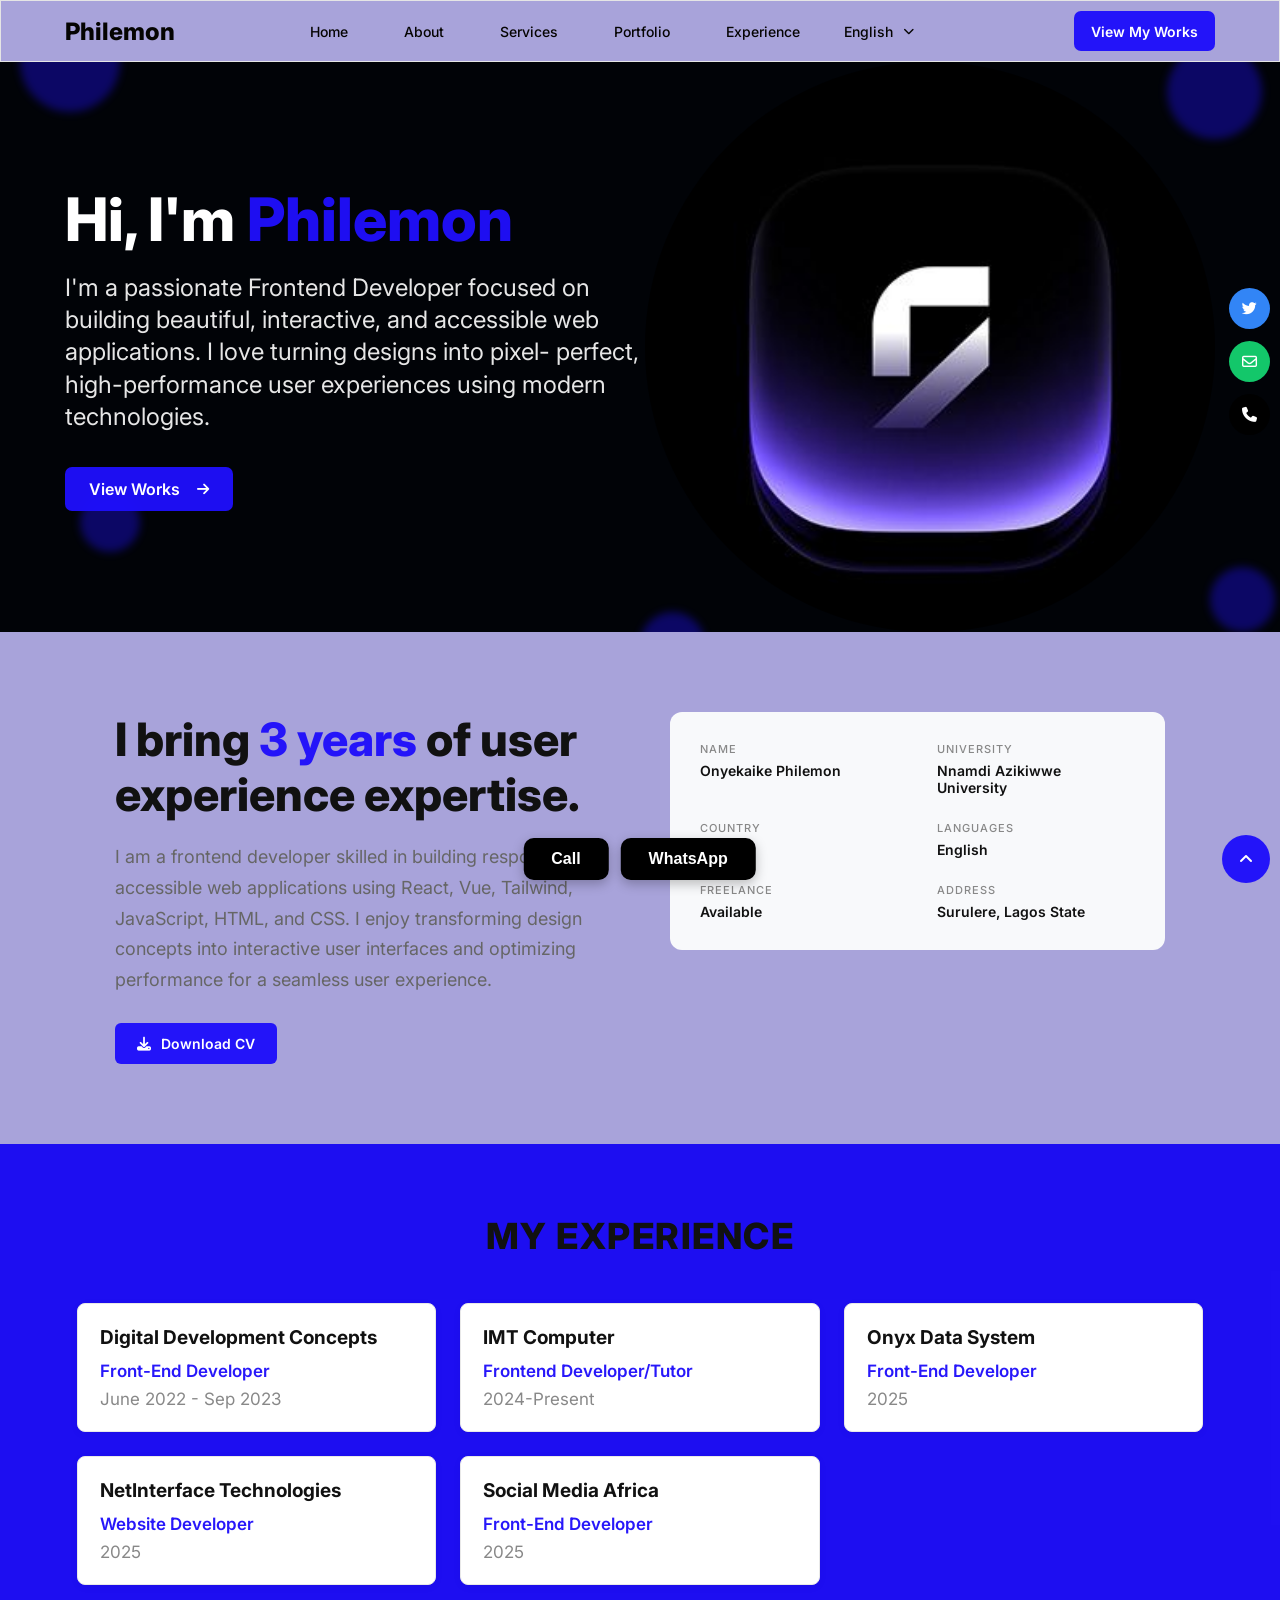
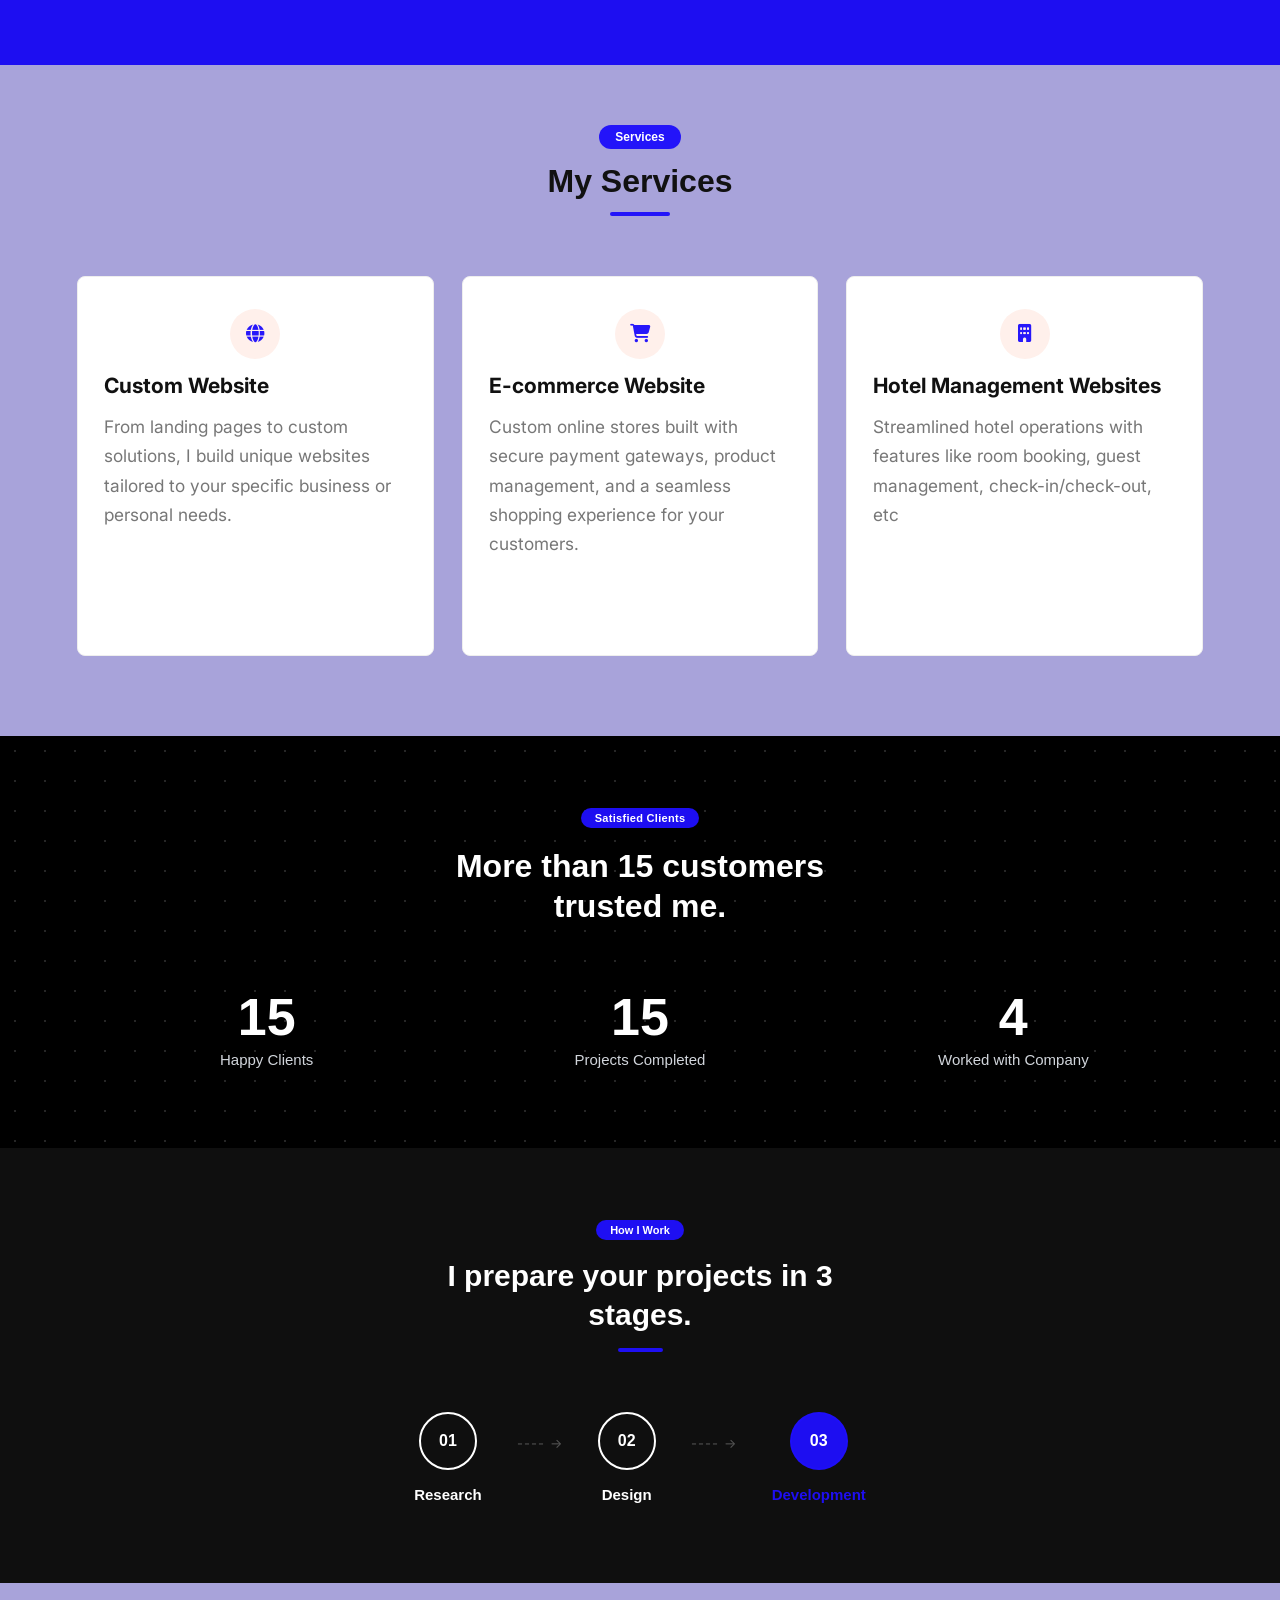
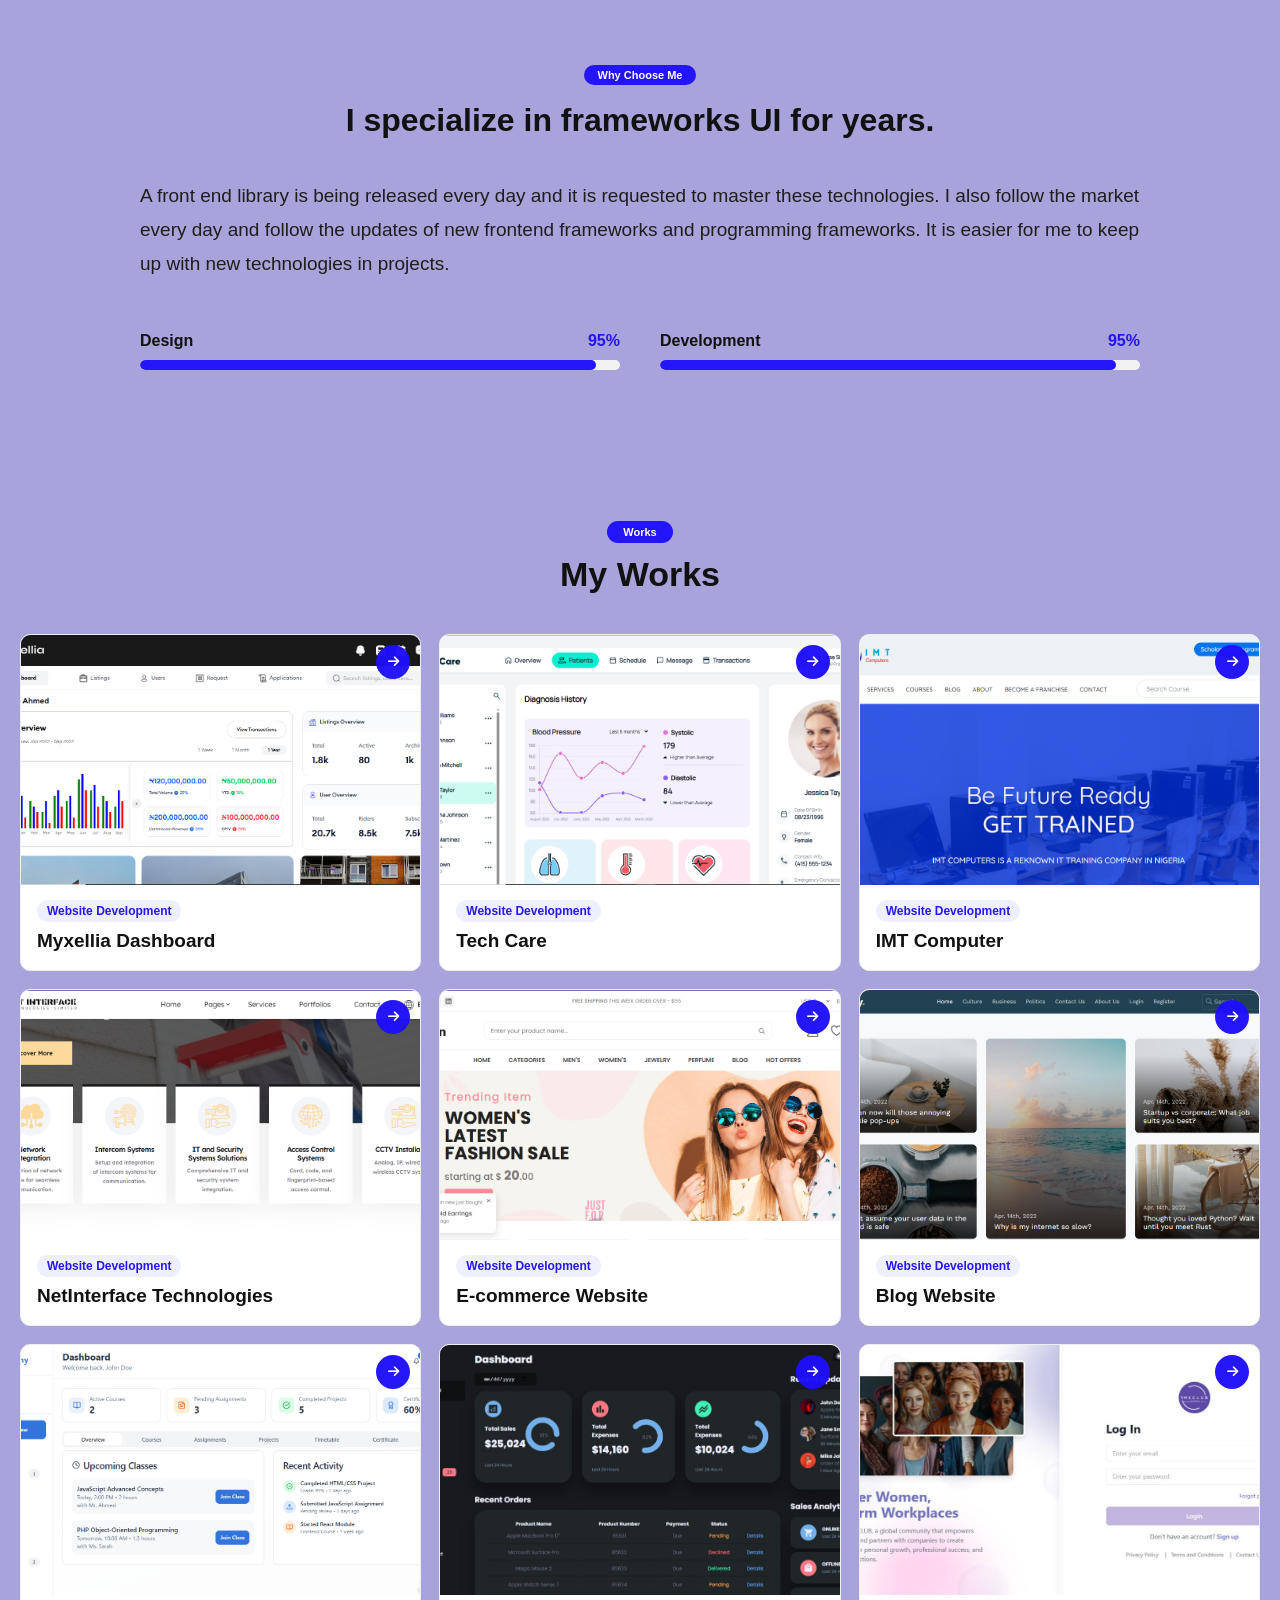
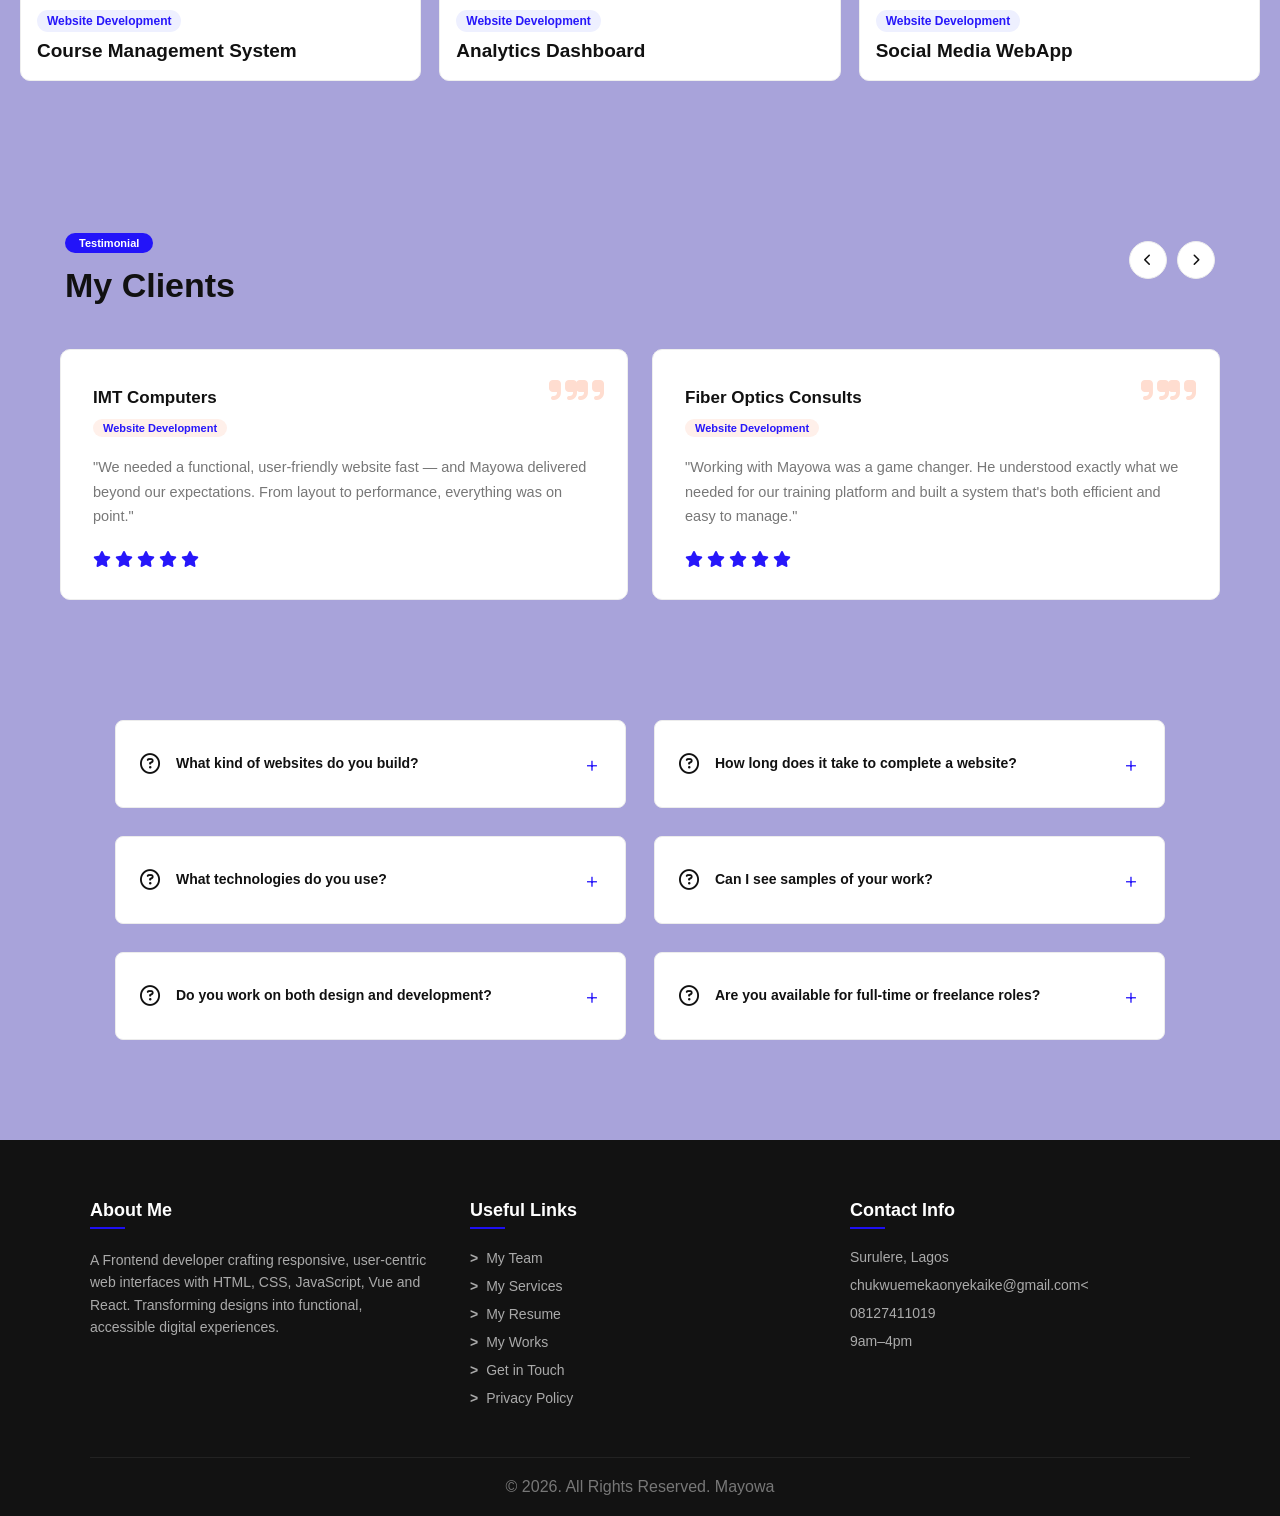
==== index.html @ e8e8dec0 "first commit" ====
<!DOCTYPE html>
<html lang="en">

<head>
    <meta charset="UTF-8">
    <meta name="viewport" content="width=device-width, initial-scale=1.0">

    <title>Philemon | Portfolio</title>

    <!-- Google Fonts -->
    <link rel="preconnect" href="https://fonts.googleapis.com">
    <link rel="preconnect" href="https://fonts.gstatic.com" crossorigin>
    <link href="https://fonts.googleapis.com/css2?family=Inter:wght@400;500;600;700;800&display=swap" rel="stylesheet">

    <!-- Font Awesome Icons -->
    <link rel="stylesheet" href="https://cdnjs.cloudflare.com/ajax/libs/font-awesome/6.5.2/css/all.min.css">

    <!-- External CSS -->
    <link rel="stylesheet" href="style.css">

</head>

<body>

    <!-- =====================================
         1. HEADER / NAVIGATION BAR
    ====================================== -->

    <header class="header">

        <nav class="navbar">

            <!-- Website Logo -->
            <a href="#" class="logo">Philemon</a>

            <!-- Mobile Menu Toggle -->
            <input type="checkbox" id="menu-toggle">

            <label for="menu-toggle" class="menu-icon">
                <span></span>
                <span></span>
                <span></span>
            </label>

            <!-- Navigation Links -->
            <div class="nav-menu">

                <ul class="nav-links">

                    <li><a href="#home">Home</a></li>

                    <li><a href="#about">About</a></li>

                    <li><a href="#services">Services</a></li>

                    <li><a href="#portfolio">Portfolio</a></li>

                    <li><a href="#experience">Experience</a></li>

                </ul>

                <!-- Language Selector -->
                <div class="language-selector">

                    <a href="#" class="language">
                        English
                        <i class="fa-solid fa-chevron-down"></i>
                    </a>

                </div>

                <!-- View My Works Button -->
                <a href="#portfolio" class="work-button">
                    View My Works
                </a>

            </div>

        </nav>

    </header>
    
<!-- =====================================
     2. HERO / HOME SECTION
====================================== -->

<section class="hero" id="home">

    <!-- Decorative Background Circles -->
    <div class="bg-circle circle-one"></div>
    <div class="bg-circle circle-two"></div>
    <div class="bg-circle circle-three"></div>
    <div class="bg-circle circle-four"></div>
    <div class="bg-circle circle-five"></div>

    <div class="hero-container">

        <!-- LEFT SIDE: HERO TEXT -->
        <div class="hero-content">

            <h1>
                Hi, I'm <span>Philemon</span>
            </h1>

            <p>
                I'm a passionate Frontend Developer focused on
                building beautiful, interactive, and accessible web
                applications. I love turning designs into pixel-
                perfect, high-performance user experiences using
                modern technologies.
            </p>

            <!-- View Works Button -->
            <a href="#portfolio" class="hero-button">
                View Works
                <i class="fa-solid fa-arrow-right"></i>
            </a>

        </div>


        <!-- RIGHT SIDE: PROFILE IMAGE -->
        <div class="hero-image">

            <div class="image-border">
                <img src="images II/pheon 7.jpg" alt="Philem - Frontend Developer">
            </div>

        </div>

    </div>


    <!-- FLOATING SOCIAL MEDIA ICONS -->
    <div class="social-icons">

        <!-- Twitter -->
        <a href="#" class="social-link twitter" aria-label="Twitter">
            <i class="fa-brands fa-twitter"></i>
        </a>

        <!-- Email -->
        <a href="mailto:your-email@example.com" class="social-link email" aria-label="Email">
            <i class="fa-regular fa-envelope"></i>
        </a>

        <!-- Phone -->
        <a href="tel:+2340000000000" class="social-link phone" aria-label="Phone">
            <i class="fa-solid fa-phone"></i>
        </a>
        

    </div>

</section>
<!-- =====================================
     ABOUT SECTION
====================================== -->
<section class="about" id="about">

    <div class="about-container">

        <!-- LEFT SIDE -->
        <div class="about-left">
            <h2>
                I bring <span>3 years</span> of user 
                experience expertise.
            </h2>

            <p>
                I am a frontend developer skilled in building 
                responsive and accessible web applications using 
                React, Vue, Tailwind, JavaScript, HTML, and CSS. 
                I enjoy transforming design concepts into interactive 
                user interfaces and optimizing performance for a 
                seamless user experience.
            </p>

            <a href="#" class="download-btn">
                <i class="fa-solid fa-download"></i>
                Download CV
            </a>
        </div>

        <!-- RIGHT SIDE - INFO CARD -->
        <div class="about-right">
            <div class="info-card">

                <div class="info-item">
                    <span class="info-label">NAME</span>
                    <span class="info-value">Onyekaike Philemon</span>
                </div>

                <div class="info-item">
                    <span class="info-label">UNIVERSITY</span>
                    <span class="info-value">Nnamdi Azikiwwe University</span>
                </div>

                <div class="info-item">
                    <span class="info-label">COUNTRY</span>
                    <span class="info-value">Nigeria</span>
                </div>

                <div class="info-item">
                    <span class="info-label">LANGUAGES</span>
                    <span class="info-value">English</span>
                </div>

                <div class="info-item">
                    <span class="info-label">FREELANCE</span>
                    <span class="info-value">Available</span>
                </div>

                <div class="info-item">
                    <span class="info-label">ADDRESS</span>
                    <span class="info-value">Surulere, Lagos State</span>
                </div>

            </div>
        </div>

    </div>

</section>
<!-- MY EXPERIENCE SECTION -->
<section class="experience-section">
    <h2 class="exp-title">MY EXPERIENCE</h2>
    
    <div class="exp-container">
        <div class="exp-card">
            <h3>Digital Development Concepts</h3>
            <span class="exp-role">Front-End Developer</span>
            <span class="exp-date">June 2022 - Sep 2023</span>
        </div>

        <div class="exp-card">
            <h3>IMT Computer</h3>
            <span class="exp-role">Frontend Developer/Tutor</span>
            <span class="exp-date">2024-Present</span>
        </div>

        <div class="exp-card">
            <h3>Onyx Data System</h3>
            <span class="exp-role">Front-End Developer</span>
            <span class="exp-date">2025</span>
        </div>

        <div class="exp-card">
            <h3>NetInterface Technologies</h3>
            <span class="exp-role">Website Developer</span>
            <span class="exp-date">2025</span>
        </div>

        <div class="exp-card">
            <h3>Social Media Africa</h3>
            <span class="exp-role">Front-End Developer</span>
            <span class="exp-date">2025</span>
        </div>
    </div>

    <div class="fixed-cta-bar">
  <a href="tel:+2340000000000" class="cta-btn">Call</a>
  <a href="https://wa.me/2340000000000" target="_blank" rel="noopener noreferrer" class="cta-btn">WhatsApp</a>
</div>

</section>
<!-- MY SERVICES HEADER ONLY -->
<section class="services-header-only">
    <span class="services-badge">Services</span>
    <h2>My Services</h2>
    <div class="services-line"></div>
</section>
<!-- SERVICES - SAME HEIGHT BOXES -->
<section class="services-section">
    <div class="services-container">
        
        <div class="service-card">
            <div class="service-icon">
                <i class="fa-solid fa-globe"></i>
            </div>
            <h3>Custom Website</h3>
            <p>From landing pages to custom solutions, I build unique websites tailored to your specific business or personal needs.</p>
        </div>

        <div class="service-card">
            <div class="service-icon">
                <i class="fa-solid fa-cart-shopping"></i>
            </div>
            <h3>E-commerce Website</h3>
            <p>Custom online stores built with secure payment gateways, product management, and a seamless shopping experience for your customers.</p>
        </div>

        <div class="service-card">
            <div class="service-icon">
                <i class="fa-solid fa-building"></i>
            </div>
            <h3>Hotel Management Websites</h3>
            <p>Streamlined hotel operations with features like room booking, guest management, check-in/check-out, etc</p>
        </div>

    </div>
</section>
<!-- SATISFIED CLIENTS SECTION -->
<section class="clients-section">
    <div class="clients-header">
        <span class="clients-badge">Satisfied Clients</span>
        <h2>More than 15 customers<br>trusted me.</h2>
    </div>

    <div class="clients-stats">
        <div class="stat-box">
            <h3>15</h3>
            <p>Happy Clients</p>
        </div>
        <div class="stat-box">
            <h3>15</h3>
            <p>Projects Completed</p>
        </div>
        <div class="stat-box">
            <h3>4</h3>
            <p>Worked with Company</p>
        </div>
    </div>
</section>
<!-- HOW I WORK SECTION -->
<section class="work-section">
    <div class="work-header">
        <span class="work-badge">How I Work</span>
        <h2>I prepare your projects in 3<br>stages.</h2>
        <div class="work-line"></div>
    </div>

    <div class="work-steps">
        <div class="step-box">
            <div class="step-circle">01</div>
            <p>Research</p>
        </div>

        <div class="step-arrow">---- →</div>

        <div class="step-box">
            <div class="step-circle">02</div>
            <p>Design</p>
        </div>

        <div class="step-arrow">---- →</div>

        <div class="step-box">
            <div class="step-circle active">03</div>
            <p class="active-text">Development</p>
        </div>
    </div>
</section>
<!-- WHY CHOOSE ME SECTION -->
<section class="why-section">
    <div class="why-container">
        <div class="why-header">
            <span class="why-badge">Why Choose Me</span>
            <h2>I specialize in frameworks UI for years.</h2>
        </div>

        <p class="why-text">
            A front end library is being released every day and it is requested to master these technologies. I also follow the market every day and follow the updates of new frontend frameworks and programming frameworks. It is easier for me to keep up with new technologies in projects.
        </p>

        <div class="skills-wrapper">
            <div class="skill-box">
                <div class="skill-label">
                    <span>Design</span>
                    <span class="skill-percent">95%</span>
                </div>
                <div class="skill-bar">
                    <div class="skill-progress" style="width: 95%;"></div>
                </div>
            </div>

            <div class="skill-box">
                <div class="skill-label">
                    <span>Development</span>
                    <span class="skill-percent">95%</span>
                </div>
                <div class="skill-bar">
                    <div class="skill-progress" style="width: 95%;"></div>
                </div>
            </div>
        </div>
    </div>
</section>
<!-- MY WORKS SECTION - 9 CARDS, SMALL GAP -->
<section class="works-section">
    <div class="works-header">
        <span class="works-badge">Works</span>
        <h2>My Works</h2>
    </div>

    <div class="works-grid">
        <!-- CARD 1 -->
        <div class="work-card">
            <div class="work-img">
                <img src="images II/my xiella.png" alt="Myxellia Dashboard">
                <a href="#" class="work-arrow"><i class="fa-solid fa-arrow-right"></i></a>
            </div>
            <div class="work-info">
                <span class="work-tag">Website Development</span>
                <h3>Myxellia Dashboard</h3>
            </div>
        </div>

        <!-- CARD 2 -->
        <div class="work-card">
            <div class="work-img">
                <img src="images II/tech care.png" alt="Tech Care">
                <a href="#" class="work-arrow"><i class="fa-solid fa-arrow-right"></i></a>
            </div>
            <div class="work-info">
                <span class="work-tag">Website Development</span>
                <h3>Tech Care</h3>
            </div>
        </div>

        <!-- CARD 3 -->
        <div class="work-card">
            <div class="work-img">
                <img src="images II/IMT computer.png" alt="IMT Computer">
                <a href="#" class="work-arrow"><i class="fa-solid fa-arrow-right"></i></a>
            </div>
            <div class="work-info">
                <span class="work-tag">Website Development</span>
                <h3>IMT Computer</h3>
            </div>
        </div>

        <!-- CARD 4 -->
        <div class="work-card">
            <div class="work-img">
                <img src="images II/netineerface.png" alt="NetInterface Technologies">
                <a href="#" class="work-arrow"><i class="fa-solid fa-arrow-right"></i></a>
            </div>
            <div class="work-info">
                <span class="work-tag">Website Development</span>
                <h3>NetInterface Technologies</h3>
            </div>
        </div>

        <!-- CARD 5 -->
        <div class="work-card">
            <div class="work-img">
                <img src="images II/e-commerce website.png" alt="E-commerce Website">
                <a href="#" class="work-arrow"><i class="fa-solid fa-arrow-right"></i></a>
            </div>
            <div class="work-info">
                <span class="work-tag">Website Development</span>
                <h3>E-commerce Website</h3>
            </div>
        </div>

        <!-- CARD 6 -->
        <div class="work-card">
            <div class="work-img">
                <img src="images II/blog website.png" alt="Blog Website">
                <a href="#" class="work-arrow"><i class="fa-solid fa-arrow-right"></i></a>
            </div>
            <div class="work-info">
                <span class="work-tag">Website Development</span>
                <h3>Blog Website</h3>
            </div>
        </div>

        <!-- CARD 7 - NOW INSIDE GRID -->
        <div class="work-card">
            <div class="work-img">
                <img src="images II/course management.png" alt="Course Management System">
                <a href="#" class="work-arrow"><i class="fa-solid fa-arrow-right"></i></a>
            </div>
            <div class="work-info">
                <span class="work-tag">Website Development</span>
                <h3>Course Management System</h3>
            </div>
        </div>

        <!-- CARD 8 - NOW INSIDE GRID -->
        <div class="work-card">
            <div class="work-img">
                <img src="images II/analytical dashboard.jpg" alt="Analytics Dashboard">
                <a href="#" class="work-arrow"><i class="fa-solid fa-arrow-right"></i></a>
            </div>
            <div class="work-info">
                <span class="work-tag">Website Development</span>
                <h3>Analytics Dashboard</h3>
            </div>
        </div>

        <!-- CARD 9 - NOW INSIDE GRID -->
        <div class="work-card">
            <div class="work-img">
                <img src="images II/social media webapp.jpg" alt="Social Media WebApp">
                <a href="#" class="work-arrow"><i class="fa-solid fa-arrow-right"></i></a>
            </div>
            <div class="work-info">
                <span class="work-tag">Website Development</span>
                <h3>Social Media WebApp</h3>
            </div>
        </div>

    </div> <!-- closes works-grid -->
</section> <!-- closes works-section -->
<!-- MY CLIENTS / TESTIMONIAL SECTION - CLEAN -->
<section class="testimonial-section">
    <div class="testimonial-top">
        <div class="testimonial-title">
            <span class="testimonial-badge">Testimonial</span>
            <h2>My Clients</h2>
        </div>
        <div class="testimonial-arrows">
            <button class="t-arrow"><i class="fa-solid fa-chevron-left"></i></button>
            <button class="t-arrow"><i class="fa-solid fa-chevron-right"></i></button>
        </div>
    </div>

    <div class="testimonial-grid">
        <!-- CARD 1 -->
        <div class="testimonial-card">
            <span class="quote-icon"><i class="fa-solid fa-quote-right"></i><i class="fa-solid fa-quote-right"></i></span>
            <h3>IMT Computers</h3>
            <span class="t-tag">Website Development</span>
            <p>"We needed a functional, user-friendly website fast — and Mayowa delivered beyond our expectations. From layout to performance, everything was on point."</p>
            <div class="t-stars">
                <i class="fa-solid fa-star"></i><i class="fa-solid fa-star"></i><i class="fa-solid fa-star"></i><i class="fa-solid fa-star"></i><i class="fa-solid fa-star"></i>
            </div>
        </div>

        <!-- CARD 2 -->
        <div class="testimonial-card">
            <span class="quote-icon"><i class="fa-solid fa-quote-right"></i><i class="fa-solid fa-quote-right"></i></span>
            <h3>Fiber Optics Consults</h3>
            <span class="t-tag">Website Development</span>
            <p>"Working with Mayowa was a game changer. He understood exactly what we needed for our training platform and built a system that's both efficient and easy to manage."</p>
            <div class="t-stars">
                <i class="fa-solid fa-star"></i><i class="fa-solid fa-star"></i><i class="fa-solid fa-star"></i><i class="fa-solid fa-star"></i><i class="fa-solid fa-star"></i>
            </div>
        </div>
    </div>
</section>
<!-- FAQ LIST - 6 QUESTIONS -->
<section class="faq-section">
    <div class="faq-grid">
        <!-- Q1 -->
        <div class="faq-card">
            <div class="faq-question">
                <div class="faq-left">
                    <span class="q-icon"><i class="fa-regular fa-circle-question"></i></span>
                    <p>What kind of websites do you build?</p>
                </div>
                <span class="plus">+</span>
            </div>
            <div class="faq-answer">
                I build custom websites, e-commerce stores, hotel management systems, dashboards, blogs and portfolio websites using modern frontend technologies.
            </div>
        </div>

        <!-- Q2 -->
        <div class="faq-card">
            <div class="faq-question">
                <div class="faq-left">
                    <span class="q-icon"><i class="fa-regular fa-circle-question"></i></span>
                    <p>How long does it take to complete a website?</p>
                </div>
                <span class="plus">+</span>
            </div>
            <div class="faq-answer">
                Depending on complexity, a landing page takes 2-3 days, while a full website takes 1-3 weeks including design and development.
            </div>
        </div>

        <!-- Q3 -->
        <div class="faq-card">
            <div class="faq-question">
                <div class="faq-left">
                    <span class="q-icon"><i class="fa-regular fa-circle-question"></i></span>
                    <p>What technologies do you use?</p>
                </div>
                <span class="plus">+</span>
            </div>
            <div class="faq-answer">
                I use HTML, CSS, JavaScript, React, Vue, Tailwind CSS, and other modern frameworks to build fast and responsive websites.
            </div>
        </div>

        <!-- Q4 -->
        <div class="faq-card">
            <div class="faq-question">
                <div class="faq-left">
                    <span class="q-icon"><i class="fa-regular fa-circle-question"></i></span>
                    <p>Can I see samples of your work?</p>
                </div>
                <span class="plus">+</span>
            </div>
            <div class="faq-answer">
                Yes, check the My Works section. Projects like Myxellia Dashboard, Tech Care, IMT Computer and E-commerce websites are available.
            </div>
        </div>

        <!-- Q5 -->
        <div class="faq-card">
            <div class="faq-question">
                <div class="faq-left">
                    <span class="q-icon"><i class="fa-regular fa-circle-question"></i></span>
                    <p>Do you work on both design and development?</p>
                </div>
                <span class="plus">+</span>
            </div>
            <div class="faq-answer">
                Yes, I handle both UI design research and frontend development to deliver pixel-perfect, high-performance user experiences.
            </div>
        </div>

        <!-- Q6 -->
        <div class="faq-card">
            <div class="faq-question">
                <div class="faq-left">
                    <span class="q-icon"><i class="fa-regular fa-circle-question"></i></span>
                    <p>Are you available for full-time or freelance roles?</p>
                </div>
                <span class="plus">+</span>
            </div>
            <div class="faq-answer">
                Yes, I am available for freelance projects and full-time roles. You can reach me via email or WhatsApp.
            </div>
        </div>
    </div>
</section>

<script>
document.querySelectorAll('.faq-card').forEach(card => {
    card.querySelector('.faq-question').addEventListener('click', () => {
        card.classList.toggle('active');
    });
});
</script>
<footer class="footer">
  <div class="footer-container">
    
    <!-- Column 1: About Me -->
    <div class="footer-col">
      <h3>About Me</h3>
      <p>A Frontend developer crafting responsive, user-centric web interfaces with HTML, CSS, JavaScript, Vue and React. Transforming designs into functional, accessible digital experiences.</p>
    </div>

    <!-- Column 2: Useful Links -->
    <div class="footer-col">
      <h3>Useful Links</h3>
      <ul class="footer-links">
        <li><a href="#"><span>&gt;</span> My Team</a></li>
        <li><a href="#"><span>&gt;</span> My Services</a></li>
        <li><a href="#"><span>&gt;</span> My Resume</a></li>
        <li><a href="#"><span>&gt;</span> My Works</a></li>
        <li><a href="#"><span>&gt;</span> Get in Touch</a></li>
        <li><a href="#"><span>&gt;</span> Privacy Policy</a></li>
      </ul>
    </div>

    <!-- Column 3: Contact Info (Icons Removed) -->
    <div class="footer-col">
      <h3>Contact Info</h3>
      <ul class="footer-contact">
        <li>Surulere, Lagos</li>
        <li>chukwuemekaonyekaike@gmail.com<</li>
        <li>08127411019</li>
        <li>9am–4pm</li>
      </ul>
    </div>

  </div>

  <!-- Bottom Bar -->
  <div class="footer-bottom">
    <p>&copy; 2026. All Rights Reserved. Mayowa</p>
  </div>
</footer>
<!-- Back to Top Button -->
<a href="#" class="back-to-top" id="scrollTopBtn" aria-label="Scroll to Top">
  <i class="fa-solid fa-angle-up"></i>
</a>
</body>
</html>
---- style.css ----
/* =========================================
   1. GLOBAL SETTINGS
========================================= */

* {
    margin: 0;
    padding: 0;
    box-sizing: border-box;
}

html {
    scroll-behavior: smooth;
}

body {
    font-family: 'Inter', sans-serif;
    background-color: #0e0101;
    color: #111111;
}

/* =========================================
   2. HEADER / NAVIGATION BAR
========================================= */

.header {
    width: 100%;
    min-height: 62px;
    background-color: #a8a3da;
    border: 1px solid #e5e5e5;
}

/* =========================================
   3. NAVBAR CONTAINER
========================================= */

.navbar {
    width: 100%;
    min-height: 60px;
    padding: 0 64px;
    display: flex;
    align-items: center;
    justify-content: space-between;
}

/* =========================================
   4. WEBSITE LOGO
========================================= */

.logo {
    font-size: 24px;
    font-weight: 800;
    color: #050402;
    text-decoration: none;
    white-space: nowrap;
}

/* =========================================
   5. NAVIGATION MENU
========================================= */

.nav-menu {
    display: flex;
    align-items: center;
}

.nav-links {
    display: flex;
    align-items: center;
    gap: 56px;
    list-style: none;
}

.nav-links li a {
    font-size: 14px;
    font-weight: 500;
    color: #050402;
    text-decoration: none;
    transition: color 0.3s ease;
}

.nav-links li a:hover {
    color: hsla(244, 96%, 52%, 0.966);
}

/* =========================================
   6. LANGUAGE SELECTOR
========================================= */

.language-selector {
    margin-left: 44px;
}

.language {
    display: flex;
    align-items: center;
    gap: 10px;
    font-size: 14px;
    font-weight: 500;
    color: #050402;
    text-decoration: none;
}

.language i {
    font-size: 11px;
}

/* =========================================
   7. VIEW MY WORKS BUTTON
========================================= */

.work-button {
    display: inline-flex;
    align-items: center;
    justify-content: center;
    height: 40px;
    padding: 0 17px;
    margin-left: 160px;
    background-color: hsla(244, 96%, 52%, 0.966);
    color: #ffffff;
    font-size: 14px;
    font-weight: 600;
    text-decoration: none;
    border-radius: 7px;
    white-space: nowrap;
    transition: background-color 0.3s ease;
}

.work-button:hover {
    background-color:hsla(244, 96%, 52%, 0.966);
}

/* =========================================
   8. MOBILE MENU ICON
========================================= */

#menu-toggle {
    display: none;
}

.menu-icon {
    display: none;
    cursor: pointer;
    flex-direction: column;
    gap: 5px;
}

.menu-icon span {
    width: 25px;
    height: 2px;
    background-color: #FAF9F6; 
    border-radius: 5px;
}

/* =========================================
   10. HERO SECTION - DARK BLUE
========================================= */

.hero {
    width: 100%;
    min-height: 570px;
    background-color: #010307;
    position: relative;
    overflow: hidden;
    display: flex;
    align-items: center;
    padding: 0 5.1%;
}

/* =========================================
   11. HERO CONTAINER
========================================= */

.hero-container {
    width: 100%;
    max-width: 1500px;
    margin: 0 auto;
    display: flex;
    align-items: center;
    justify-content: space-between;
    position: relative;
    z-index: 2;
}

/* =========================================
   12. HERO TEXT CONTENT
========================================= */

.hero-content {
    width: 50%;
    max-width: 620px;
}

.hero-content h1 {
    font-size: 60px;
    font-weight: 800;
    color: #ffffff;
    line-height: 1.2;
    margin-bottom: 17px;
}

.hero-content h1 span {
    color:hsla(244, 96%, 52%, 0.966);
}

.hero-content p {
    font-size: 24px;
    font-weight: 400;
    line-height: 1.34;
    color: #e6e6e6;
    margin-bottom: 34px;
}

/* =========================================
   13. VIEW WORKS BUTTON
========================================= */

.hero-button {
    display: inline-flex;
    align-items: center;
    justify-content: center;
    gap: 17px;
    padding: 12px 24px;
    background-color: hsla(244, 96%, 52%, 0.966);
    color: #ffffff;
    font-size: 16px;
    font-weight: 600;
    text-decoration: none;
    border-radius: 7px;
    transition: 0.3s ease;
}

.hero-button:hover {
    background-color: hsla(244, 96%, 52%, 0.966);
    transform: translateY(-3px);
}

.hero-button i {
    font-size: 14px;
}

/* =========================================
   14. HERO PROFILE IMAGE
========================================= */

.hero-image {
    width: 570px;
    height: 570px;
    display: flex;
    align-items: center;
    justify-content: center;
    position: absolute;
    right: 0;
    top: 50%;
    transform: translateY(-50%);
}

.image-border {
    width: 100%;
    height: 100%;
    padding: 30px;
    background-color:black ;
    border-radius: 50%;
    display: flex;
    align-items: center;
    justify-content: center;
}

.image-border img {
    width: 100%;
    height: 100%;
    border-radius: 50%;
    object-fit: cover;
    display: block;
}

/* =========================================
   15. DECORATIVE BACKGROUND CIRCLES
========================================= */

.bg-circle {
    position: absolute;
    background-color:hsla(244, 96%, 52%, 0.966);
    border-radius: 50%;
    filter: blur(4px);
    opacity: 0.4;
    z-index: 1;
}

.circle-one { width: 100px; height: 100px; top: -50px; left: 20px; }
.circle-two { width: 95px; height: 95px; top: -18px; right: 18px; }
.circle-three { width: 60px; height: 60px; bottom: 80px; left: 80px; }
.circle-four { width: 65px; height: 65px; bottom: 0; right: 5px; }
.circle-five { width: 65px; height: 65px; bottom: -45px; left: 50%; }

/* =========================================
   16. FLOATING SOCIAL MEDIA ICONS - FIXED
========================================= */

.social-icons {
    position: fixed;
    right: 10px;
    top: 32%;
    display: flex;
    flex-direction: column;
    gap: 12px;
    z-index: 100;
}

.social-link {
    width: 41px;
    height: 41px;
    display: flex;
    align-items: center;
    justify-content: center;
    border-radius: 50%;
    color: #ffffff;
    font-size: 15px;
    text-decoration: none;
    transition: 0.3s ease;
}

.social-link:hover {
    transform: scale(1.1);
}

.twitter {
    background-color: #3285f6;
}

.email {
    background-color: #13c76a;
}

.phone {
    background-color: #000000 !important; /* FIXED: BLACK CIRCLE */
    color: #ffffff !important;
}


/* =========================================
   18. BACK TO TOP BUTTON
========================================= */

.back-to-top {
    width: 48px;
    height: 48px;
    position: fixed;
    right: 10px;
    bottom: 17px;
    display: flex;
    align-items: center;
    justify-content: center;
    background-color: hsla(244, 96%, 52%, 0.966);
    color: #ffffff;
    border-radius: 50%;
    font-size: 16px;
    text-decoration: none;
    z-index: 100;
    transition: 0.3s ease;
    
}

.back-to-top:hover {
    background-color:hsla(244, 96%, 52%, 0.966);
    transform: translateY(-4px);
}

/* =========================================
   ABOUT SECTION
========================================= */

.about {
    width: 100%;
    background-color: #a8a3da;
    padding: 80px 9%;
}

.about-container {
    max-width: 1350px;
    margin: 0 auto;
    display: flex;
    align-items: flex-start;
    justify-content: space-between;
    gap: 60px;
}

.about-left { width: 48%; }

.about-left h2 {
    font-size: 46px;
    font-weight: 800;
    color: #111;
    line-height: 1.2;
    margin-bottom: 20px;
}

.about-left h2 span { color:hsla(244, 96%, 52%, 0.966); }

.about-left p {
    font-size: 18px;
    line-height: 1.7;
    color: #666;
    margin-bottom: 28px;
}

.download-btn {
    display: inline-flex;
    align-items: center;
    gap: 10px;
    background-color: hsla(244, 96%, 52%, 0.966);
    color: #fff;
    padding: 12px 22px;
    border-radius: 6px;
    font-size: 14px;
    font-weight: 600;
    text-decoration: none;
}

.about-right { width: 48%; }

.info-card {
    background-color: #f8f9fb;
    border-radius: 12px;
    padding: 30px;
    display: grid;
    grid-template-columns: 1fr 1fr;
    gap: 25px 40px;
}

.info-item { display: flex; flex-direction: column; gap: 6px; }

.info-label {
    font-size: 11px;
    font-weight: 500;
    letter-spacing: 1px;
    color: #888;
    text-transform: uppercase;
}

.info-value { font-size: 14px; font-weight: 600; color: #111; }

/* =========================================
   19. RESPONSIVE - TABLET
========================================= */

@media screen and (max-width: 1100px) {
    .navbar { padding: 0 35px; }
    .nav-links { gap: 25px; }
    .language-selector { margin-left: 25px; }
    .work-button { margin-left: 35px; }
    .hero { padding: 0 4%; }
    .hero-content { width: 48%; }
    .hero-content h1 { font-size: 48px; }
    .hero-content p { font-size: 19px; }
    .hero-image { width: 450px; height: 450px; }
    .image-border { padding: 23px; }
}

/* =========================================
   20. RESPONSIVE - SMALL TABLETS
========================================= */

@media screen and (max-width: 850px) {
    .navbar { padding: 0 25px; }
    .menu-icon { display: flex; }
    .nav-menu {
        display: none;
        position: absolute;
        top: 62px;
        left: 0;
        width: 100%;
        padding: 25px;
        background-color: #00008B; /* FIXED: match header */
        flex-direction: column;
        align-items: flex-start;
        gap: 25px;
        z-index: 100;
        border-top: 1px solid #1a1a8a;
    }
    #menu-toggle:checked ~ .nav-menu { display: flex; }
    .nav-links {
        width: 100%;
        flex-direction: column;
        align-items: flex-start;
        gap: 22px;
    }
    .nav-links li a { font-size: 15px; }
    .language-selector { margin-left: 0; }
    .work-button { margin-left: 0; }
    .hero { min-height: 500px; padding: 50px 5%; }
    .hero-content { width: 48%; }
    .hero-content h1 { font-size: 40px; }
    .hero-content p { font-size: 17px; }
    .hero-image { width: 380px; height: 380px; right: 0; }
    .image-border { padding: 20px; }
    .contact-links { left: 40%; gap: 35px; }
}

/* =========================================
   21. RESPONSIVE - MOBILE
========================================= */

@media screen and (max-width: 600px) {
    .navbar { min-height: 60px; padding: 0 20px; }
    .logo { font-size: 22px; }
    .nav-menu { top: 60px; padding: 25px 20px; }
    .work-button { height: 40px; padding: 0 18px; font-size: 13px; }
    .hero { min-height: auto; padding: 65px 25px 90px; }
    .hero-container { flex-direction: column; align-items: flex-start; gap: 45px; }
    .hero-content { width: 100%; max-width: 100%; }
    .hero-content h1 { font-size: 38px; margin-bottom: 15px; }
    .hero-content p { font-size: 16px; line-height: 1.6; margin-bottom: 25px; }
    .hero-button { padding: 12px 20px; font-size: 14px; }
    .hero-image {
        width: 300px; height: 300px; position: relative;
        top: auto; right: auto; transform: none; align-self: center;
    }
    .image-border { padding: 17px; }
    .contact-links {
        position: relative; left: auto; bottom: auto;
        justify-content: center; margin: 45px auto 0; gap: 45px;
    }
    .social-icons { right: 5px; top: 35%; gap: 10px; }
    .social-link { width: 35px; height: 35px; font-size: 13px; }
    .back-to-top { width: 42px; height: 42px; right: 10px; bottom: 12px; }
    .about { padding: 50px 20px; }
    .info-card { grid-template-columns: 1fr; gap: 20px; padding: 22px; }
    .about-left h2 { font-size: 28px; }
    .about-left, .about-right { width: 100%; }
    .about-container { flex-direction: column; gap: 40px; }
}

/* =========================================
   22. RESPONSIVE - VERY SMALL MOBILE
========================================= */

@media screen and (max-width: 380px) {
    .hero { padding: 50px 20px 80px; }
    .hero-content h1 { font-size: 32px; }
    .hero-content p { font-size: 15px; }
    .hero-image { width: 250px; height: 250px; }
    .image-border { padding: 14px; }
    .contact-links { gap: 30px; }
}
/* =========================================
   MY EXPERIENCE SECTION
========================================= */
.experience-section {
    width: 100%;
    background: hsla(244, 96%, 52%, 0.966);
    padding: 70px 6% 80px;
    position: relative;
    font-family: 'Inter', sans-serif;

}

.exp-title {
    text-align: center;
    font-size: 36px;
    font-weight: 800;
    letter-spacing: 1.5px;
    color: #111;
    margin-bottom: 45px;
    text-transform: uppercase;
}

.exp-container {
    max-width: 1150px;
    margin: 0 auto;
    display: grid;
    grid-template-columns: repeat(3, 1fr);
    gap: 24px;
}

.exp-card {
    background: #ffffff;
    border: 1px solid #e8e8e8;
    border-radius: 8px;
    padding: 22px 22px;
    box-shadow: 0 2px 10px rgba(0,0,0,0.04);
    transition: 0.3s ease;
}

.exp-card:hover {
    transform: translateY(-4px);
    box-shadow: 0 10px 25px rgba(0,0,0,0.08);
}

.exp-card h3 {
    font-size: 19px;
    font-weight: 700;
    color: #111;
    margin-bottom: 10px;
    line-height: 1.3;
}

.exp-role {
    display: block;
    font-size: 17px;
    font-weight: 600;
    color: hsla(244, 96%, 52%, 0.966);
    margin-bottom: 8px;
}

.exp-date {
    display: block;
    font-size: 17px;
    color: #888;
}

.exp-actions {
   position: fixed;
    bottom: 28px;
    left: 45.3%;
    display: flex;
    align-items: center;
    gap: 8px;
    z-index: 3;
    
}
/* Container fixed at the bottom center of the screen */
.fixed-cta-bar {
  position: fixed;
  bottom: 20px;
  left: 50%;
  transform: translateX(-50%);
  display: flex;
  gap: 12px;
  z-index: 9999;
}

/* Black pill-shaped button styling */
.cta-btn {
  background-color: #000000;
  color: #ffffff;
  padding: 12px 28px;
  font-family: sans-serif;
  font-size: 16px;
  font-weight: 600;
  text-decoration: none;
  border-radius: 10px; /* Adjust corner roundness if needed */
  box-shadow: 0 4px 12px rgba(0, 0, 0, 0.25);
  transition: transform 0.2s ease, opacity 0.2s ease;
  display: inline-flex;
  align-items: center;
  justify-content: center;
}

.cta-btn:hover {
  opacity: 0.9;
  transform: translateY(-2px);
}
/* =========================================
   MY SERVICES HEADER ONLY - NO ICONS
========================================= */
.services-header-only {
    width: 100%;
    background: #a8a3da;
    padding: 60px 0 20px;
    text-align: center;
}

.services-badge {
    display: inline-block;
    background: hsla(244, 96%, 52%, 0.966);
    color: #ffffff;
    padding: 5px 16px;
    border-radius: 20px;
    font-size: 12px;
    font-weight: 700;
    margin-bottom: 14px;
    font-family: 'Poppins', sans-serif;
}

.services-header-only h2 {
    font-size: 32px;
    font-weight: 800;
    color: #111111;
    margin-bottom: 12px;
    font-family: 'Poppins', sans-serif;
}

.services-line {
    width: 60px;
    height: 4px;
    background: hsla(244, 96%, 52%, 0.966);
    margin: 0 auto;
    border-radius: 2px;
}

/* MOBILE */
@media (max-width: 600px) {
    .services-header-only h2 {
        font-size: 24px;
    }
}
/* =========================================
   MY SERVICES - 3 CARDS ONLY
========================================= */
.services-section {
    width: 100%;
    background: #a8a3da;
    padding: 40px 6% 80px;
}

.services-container {
    max-width: 1200px;
    margin: 0 auto;
    display: grid;
    grid-template-columns: repeat(3, 1fr);
    gap: 28px;
}

.service-card {
    background: #ffffff;
    border: 1px solid #eeeeee;
    border-radius: 8px;
    padding: 32px 26px;
    text-align: left;
    transition: 0.3s ease;
    height: 100px;
    min-height: 380px;
}

.service-card:hover {
    transform: translateY(-5px);
    box-shadow: 0 12px 30px rgba(0,0,0,0.07);
}

.service-icon {
    width: 50px;
    height: 50px;
    background: #fff0eb;
    border-radius: 50%;
    display: flex;
    align-items: center;
    justify-content: center;
    color: hsla(244, 96%, 52%, 0.966);
    font-size: 18px;
    margin: 0 auto 14px auto;
}

.service-card h3 {
    font-size: 21px;
    font-weight: 700;
    color: #111;
    margin-bottom: 14px;
}

.service-card p {
    font-size: 17.3px;
    line-height: 1.7;
    color: #777;
}

/* RESPONSIVE */
@media (max-width: 900px) {
    .services-container {
        grid-template-columns: repeat(2, 1fr);
    }
}

@media (max-width: 600px) {
    .services-container {
        grid-template-columns: 1fr;
        gap: 20px;
    }
    .services-section {
        padding: 30px 20px 50px;
    }
}
/* =========================================
   SATISFIED CLIENTS - BLACK STATS SECTION
========================================= */
.clients-section {
    width: 100%;
    background-color: #000000;
    background-image: radial-gradient(rgba(255,255,255,0.15) 1px, transparent 1px);
    background-size: 30px 30px;
    padding: 70px 6% 80px;
    text-align: center;
    position: relative;
}

.clients-header {
    margin-bottom: 65px;
}

.clients-badge {
    display: inline-block;
    background: hsla(244, 96%, 52%, 0.966);
    color: #ffffff;
    padding: 4px 14px;
    border-radius: 20px;
    font-size: 11px;
    font-weight: 700;
    letter-spacing: 0.3px;
    margin-bottom: 18px;
    font-family: 'Poppins', sans-serif;
}

.clients-header h2 {
    font-size: 32px;
    font-weight: 800;
    color: #ffffff;
    line-height: 1.25;
    font-family: 'Poppins', sans-serif;
}

.clients-stats {
    max-width: 1100px;
    margin: 0 auto;
    display: grid;
    grid-template-columns: repeat(3, 1fr);
    gap: 20px;
    align-items: center;
}

.stat-box h3 {
    font-size: 52px;
    font-weight: 800;
    color: #ffffff;
    margin-bottom: 8px;
    line-height: 1;
    font-family: 'Poppins', sans-serif;
}

.stat-box p {
    font-size: 15px;
    font-weight: 500;
    color: #d1d5db;
    font-family: 'Poppins', sans-serif;
}

/* =========================================
   RESPONSIVE
========================================= */
@media (max-width: 900px) {
    .clients-header h2 {
        font-size: 26px;
    }
    .stat-box h3 {
        font-size: 42px;
    }
}

@media (max-width: 600px) {
    .clients-section {
        padding: 50px 20px 60px;
    }
    .clients-stats {
        grid-template-columns: 1fr;
        gap: 35px;
    }
    .clients-header {
        margin-bottom: 45px;
    }
    .clients-header h2 {
        font-size: 22px;
    }
    .stat-box h3 {
        font-size: 40px;
    }
    .stat-box p {
        font-size: 14px;
    }
}
/* =========================================
   HOW I WORK - 3 STAGES
========================================= */
.work-section {
    width: 100%;
    background: #0f0f0f;
    padding: 70px 6% 80px;
    text-align: center;
    box-sizing: border-box;
}

.work-header {
    margin-bottom: 60px;
}

.work-badge {
    display: inline-block;
    background: hsla(244, 96%, 52%, 0.966);
    color: #fff;
    padding: 4px 14px;
    border-radius: 20px;
    font-size: 11px;
    font-weight: 700;
    margin-bottom: 16px;
    font-family: 'Poppins', sans-serif;
}

.work-header h2 {
    font-size: 30px;
    font-weight: 800;
    color: #fff;
    line-height: 1.3;
    margin-bottom: 14px;
    font-family: 'Poppins', sans-serif;
}

.work-line {
    width: 45px;
    height: 4px;
    background:hsla(244, 96%, 52%, 0.966);
    margin: 0 auto;
    border-radius: 2px;
}

.work-steps {
    max-width: 750px;
    margin: 0 auto;
    display: flex;
    align-items: center;
    justify-content: center;
    gap: 35px;
}

.step-box {
    display: flex;
    flex-direction: column;
    align-items: center;
    gap: 16px;
}

.step-circle {
    width: 58px;
    height: 58px;
    border: 2px solid #ffffff;
    border-radius: 50%;
    display: flex;
    align-items: center;
    justify-content: center;
    font-size: 16px;
    font-weight: 700;
    color: #ffffff;
    font-family: 'Poppins', sans-serif;
    background: transparent;
}

.step-circle.active {
    background: hsla(244, 96%, 52%, 0.966);
    border-color: hsla(244, 96%, 52%, 0.966);
    color: #fff;
}

.step-box p {
    font-size: 15px;
    font-weight: 600;
    color: #ffffff;
    font-family: 'Poppins', sans-serif;
}

.step-box p.active-text {
    color: hsla(244, 96%, 52%, 0.966);
}

.step-arrow {
    color: #555;
    font-size: 13px;
    letter-spacing: 1px;
    margin-bottom: 28px;
}

/* =========================================
   RESPONSIVE
========================================= */
@media (max-width: 700px) {
    .work-section {
        padding: 50px 20px 60px;
    }
    .work-header h2 {
        font-size: 22px;
    }
    .work-steps {
        gap: 18px;
    }
    .step-circle {
        width: 50px;
        height: 50px;
        font-size: 14px;
    }
    .step-arrow {
        font-size: 10px;
        margin-bottom: 25px;
    }
    .step-box p {
        font-size: 13px;
    }
}

@media (max-width: 400px) {
    .work-steps {
        flex-direction: column;
        gap: 20px;
    }
    .step-arrow {
        transform: rotate(90deg);
        margin: 0;
    }
}
/* =========================================
   WHY CHOOSE ME SECTION
========================================= */
.why-section {
    width: 100%;
    background: #ffffff;
    padding: 80px 6% 90px;
    box-sizing: border-box;
}

.why-container {
    max-width: 1000px;
    margin: 0 auto;
}

.why-header {
    text-align: center;
    margin-bottom: 40px;
}

.why-badge {
    display: inline-block;
    background: #ff3d00;
    color: #fff;
    padding: 4px 14px;
    border-radius: 20px;
    font-size: 11px;
    font-weight: 700;
    margin-bottom: 16px;
    font-family: 'Poppins', sans-serif;
}

.why-header h2 {
    font-size: 35px;
    font-weight: 800;
    color: #111;
    line-height: 1.2;
    font-family: 'Poppins', sans-serif;
}

.why-text {
    font-size: 20px;
    line-height: 1.8;
    color: #888;
    margin-bottom: 50px;
    font-family: 'Poppins', sans-serif;
    text-align: left;
}

.skills-wrapper {
    display: grid;
    grid-template-columns: repeat(2, 1fr);
    gap: 40px;
}

.skill-label {
    display: flex;
    justify-content: space-between;
    align-items: center;
    margin-bottom: 10px;
    font-family: 'Poppins', sans-serif;
}

.skill-label span {
    font-size: 20px;
    font-weight: 700;
    color: #111;
}

.skill-percent {
    color: #ff3d00 !important;
    font-weight: 700 !important;
}

.skill-bar {
    width: 100%;
    height: 10px;
    background: #f2f2f2;
    border-radius: 20px;
    overflow: hidden;
}

.skill-progress {
    height: 100%;
    background: #ff3d00;
    border-radius: 20px;
}

/* =========================================
   RESPONSIVE
========================================= */
@media (max-width: 768px) {
    .why-section {
        padding: 50px 20px 60px;
    }
    .why-header h2 {
        font-size: 24px;
    }
    .skills-wrapper {
        grid-template-columns: 1fr;
        gap: 28px;
    }
    .why-text {
        font-size: 14px;
        margin-bottom: 35px;
    }
}
/* =========================================
   WHY CHOOSE ME SECTION
========================================= */
.why-section {
    width: 100%;
    background: #a8a3da;
    padding: 80px 6% 90px;
    box-sizing: border-box;
}

.why-container {
    max-width: 1000px;
    margin: 0 auto;
}

.why-header {
    text-align: center;
    margin-bottom: 40px;
}

.why-badge {
    display: inline-block;
    background: hsla(244, 96%, 52%, 0.966);
    color: #fff;
    padding: 4px 14px;
    border-radius: 20px;
    font-size: 11px;
    font-weight: 700;
    margin-bottom: 16px;
    font-family: 'Poppins', sans-serif;
}

.why-header h2 {
    font-size: 32px;
    font-weight: 800;
    color: #111;
    line-height: 1.2;
    font-family: 'Poppins', sans-serif;
}

.why-text {
    font-size: 19px;
    line-height: 1.8;
    color: #1f1e1e;
    margin-bottom: 50px;
    font-family: 'Poppins', sans-serif;
    text-align: left;
}

.skills-wrapper {
    display: grid;
    grid-template-columns: repeat(2, 1fr);
    gap: 40px;
}

.skill-label {
    display: flex;
    justify-content: space-between;
    align-items: center;
    margin-bottom: 10px;
    font-family: 'Poppins', sans-serif;
}

.skill-label span {
    font-size: 16px;
    font-weight: 700;
    color: #111;
}

.skill-percent {
    color: hsla(244, 96%, 52%, 0.966) !important;
    font-weight: 700 !important;
}

.skill-bar {
    width: 100%;
    height: 10px;
    background: #f2f2f2;
    border-radius: 20px;
    overflow: hidden;
}

.skill-progress {
    height: 100%;
    background: hsla(244, 96%, 52%, 0.966);
    border-radius: 20px;
}

/* =========================================
   RESPONSIVE
========================================= */
@media (max-width: 768px) {
    .why-section {
        padding: 50px 20px 60px;
    }
    .why-header h2 {
        font-size: 24px;
    }
    .skills-wrapper {
        grid-template-columns: 1fr;
        gap: 28px;
    }
    .why-text {
        font-size: 14px;
        margin-bottom: 35px;
    }
}
/* =========================================
   MY WORKS - 9 CARDS, 18PX GAP
   Only orange arrow - no side icons
========================================= */
.works-section {
    width: 100%;
    background: #a8a3da;
    padding: 60px 0 80px;
    box-sizing: border-box;
}

.works-header {
    text-align: center;
    margin-bottom: 40px;
}

.works-badge {
    display: inline-block;
    background: hsla(244, 96%, 52%, 0.966);
    color: #fff;
    padding: 5px 16px;
    border-radius: 20px;
    font-size: 11px;
    font-weight: 700;
    margin-bottom: 12px;
    font-family: 'Poppins', sans-serif;
}

.works-header h2 {
    font-size: 34px;
    font-weight: 800;
    color: #111;
    font-family: 'Poppins', sans-serif;
}

.works-grid {
    max-width: 1350px;
    margin: 0 auto;
    display: grid;
    grid-template-columns: repeat(3, 1fr);
    column-gap: 18px;
    row-gap: 18px; /* SMALL GAP - like your image */
    padding: 0 20px;
    box-sizing: border-box;
}

.work-card {
    background: #fff;
    border: 1px solid #eeeeee;
    border-radius: 10px;
    overflow: hidden;
    transition: all 0.3s ease;
}

.work-card:hover {
    transform: translateY(-4px);
    box-shadow: 0 12px 25px rgba(0,0,0,0.08);
}

.work-img {
    position: relative;
    width: 100%;
    height: 250px;
    overflow: hidden;
    background: #f5f5f5;
}

.work-img img {
    width: 100%;
    height: 100%;
    object-fit: cover;
    object-position: top;
    display: block;
}

.work-arrow {
    position: absolute;
    top: 10px;
    right: 10px;
    width: 34px;
    height: 34px;
    background: hsla(244, 96%, 52%, 0.966);
    border-radius: 50%;
    display: flex;
    align-items: center;
    justify-content: center;
    color: #fff;
    font-size: 13px;
    text-decoration: none;
}

.work-info {
    padding: 14px 16px 18px;
}

.work-tag {
    display: inline-block;
    background: #eef0ff;
    color: hsla(244, 96%, 52%, 0.966);
    padding: 4px 10px;
    border-radius: 20px;
    font-size: 12px;
    font-weight: 600;
    margin-bottom: 8px;
    font-family: 'Poppins', sans-serif;
}

.work-info h3 {
    font-size: 19px;
    font-weight: 700;
    color: #111;
    font-family: 'Poppins', sans-serif;
}

/* RESPONSIVE */
@media (max-width: 1024px) {
    .works-grid { grid-template-columns: repeat(2, 1fr); }
}
@media (max-width: 600px) {
    .works-section { padding: 40px 0 50px; }
    .works-grid { 
        grid-template-columns: 1fr; 
        row-gap: 16px; 
        padding: 0 16px; 
    }
    .work-img { height: 210px; }
    .works-header h2 { font-size: 26px; }
}
/* =========================================
   MY CLIENTS - LIKE YOUR LAST IMAGE
   Wide left/right spacing, more top space
   No icons - clean
========================================= */
.testimonial-section {
    width: 100%;
    background: #a8a3da;
    padding: 70px 60px 80px; /* LEFT/RIGHT 60px - like image */
    box-sizing: border-box;
}

.testimonial-top {
    width: 100%;
    max-width: 1350px;
    margin: 0 auto 45px;
    padding: 0 5px;
    display: flex;
    justify-content: space-between;
    align-items: flex-start;
    box-sizing: border-box;
}

.testimonial-badge {
    display: inline-block;
    background: hsla(244, 96%, 52%, 0.966)0;
    color: #fff;
    padding: 4px 14px;
    border-radius: 20px;
    font-size: 11px;
    font-weight: 700;
    margin-bottom: 14px;
    font-family: 'Poppins', sans-serif;
}

.testimonial-title h2 {
    font-size: 34px;
    font-weight: 800;
    color: #111;
    line-height: 1.1;
    font-family: 'Poppins', sans-serif;
}

.testimonial-arrows {
    display: flex;
    gap: 10px;
    margin-top: 10px;
}

.t-arrow {
    width: 38px;
    height: 38px;
    border: 1.5px solid #ececec;
    background: #fff;
    border-radius: 50%;
    display: flex;
    align-items: center;
    justify-content: center;
    cursor: pointer;
    font-size: 12px;
    color: #111;
}

.testimonial-grid {
    max-width: 1350px;
    margin: 0 auto;
    display: grid;
    grid-template-columns: repeat(2, 1fr);
    gap: 24px; /* gap like image */
    box-sizing: border-box;
}

.testimonial-card {
    background: #fff;
    border: 1px solid #eeeeee;
    border-radius: 10px;
    padding: 38px 32px 32px;
    position: relative;
}

.quote-icon {
    position: absolute;
    top: 24px;
    right: 24px;
    color: #ffddd0;
    font-size: 32px;
    letter-spacing: -2px;
    display: flex;
}

.testimonial-card h3 {
    font-size: 17px;
    font-weight: 700;
    color: #111;
    margin-bottom: 8px;
    font-family: 'Poppins', sans-serif;
}

.t-tag {
    display: inline-block;
    background: #fff0ea;
    color: hsla(244, 96%, 52%, 0.966);
    padding: 3px 10px;
    border-radius: 20px;
    font-size: 11px;
    font-weight: 600;
    margin-bottom: 18px;
    font-family: 'Poppins', sans-serif;
}

.testimonial-card p {
    font-size: 14.5px;
    line-height: 1.7;
    color: #777;
    margin-bottom: 22px;
    font-family: 'Poppins', sans-serif;
}

.t-stars {
    color: hsla(244, 96%, 52%, 0.966);
    font-size: 16px;
    display: flex;
    gap: 4px;
}

/* Responsive */
@media (max-width: 1100px) {
    .testimonial-section { padding: 50px 24px 60px; }
}
@media (max-width: 768px) {
    .testimonial-section { padding: 40px 16px 50px; }
    .testimonial-grid { grid-template-columns: 1fr; }
    .testimonial-title h2 { font-size: 26px; }
}
/* =========================================
   FAQ HEADER - LIKE YOUR IMAGE
   No floating icons
========================================= */
.faq-header {
    width: 100%;
    background: #a8a3da;
    padding: 70px 20px 40px;
    text-align: center;
    box-sizing: border-box;
}

.faq-badge {
    display: inline-block;
    background: hsla(244, 96%, 52%, 0.966);
    color: #fff;
    padding: 4px 14px;
    border-radius: 20px;
    font-size: 11px;
    font-weight: 700;
    margin-bottom: 16px;
    font-family: 'Poppins', sans-serif;
}

.faq-header h2 {
    font-size: 36px;
    font-weight: 800;
    color: #111;
    margin-bottom: 14px;
    font-family: 'Poppins', sans-serif;
    line-height: 1.2;
}

.faq-line {
    width: 60px;
    height: 3px;
    background: hsla(244, 96%, 52%, 0.966);
    margin: 0 auto;
    border-radius: 2px;
}

/* Mobile */
@media (max-width: 600px) {
    .faq-header {
        padding: 50px 16px 30px;
    }
    .faq-header h2 {
        font-size: 24px;
    }
}
/* =========================================
   FAQ - SPACIOUS LIKE YOUR IMAGE
   No floating icons
========================================= */
.faq-section {
    width: 100%;
    background: #a8a3da;
    padding: 40px 80px 100px; /* more left/right space */
    box-sizing: border-box;
}

.faq-grid {
    max-width: 1050px;
    margin: 0 auto;
    display: grid;
    grid-template-columns: repeat(2, 1fr);
    column-gap: 28px; /* wider space between columns */
    row-gap: 28px; /* taller space between rows - SPACIOUS */
}

.faq-card {
    background: #fff;
    border: 1px solid #ececec;
    border-radius: 8px;
    min-height: 88px; /* taller card like image */
    display: flex;
    flex-direction: column;
    justify-content: center;
    transition: 0.3s;
    cursor: pointer;
}

.faq-question {
    display: flex;
    justify-content: space-between;
    align-items: center;
    padding: 26px 24px; /* more padding inside - spacious */
    gap: 16px;
}

.faq-left {
    display: flex;
    gap: 14px;
    align-items: center;
}

.q-icon {
    font-size: 20px;
    color: #111;
    min-width: 22px;
}

.faq-left p {
    font-size: 14px;
    font-weight: 600;
    color: #111;
    line-height: 1.5;
    font-family: 'Poppins', sans-serif;
}

.plus {
    color: hsla(244, 96%, 52%, 0.966);
    font-size: 22px;
    font-weight: 300;
    min-width: 18px;
    text-align: center;
}

.faq-answer {
    max-height: 0;
    overflow: hidden;
    padding: 0 24px 0 60px;
    font-size: 14px;
    line-height: 1.6;
    color: #666;
    font-family: 'Poppins', sans-serif;
    transition: all 0.3s ease;
}

.faq-card.active .faq-answer {
    max-height: 300px;
    padding-bottom: 24px;
}

.faq-card.active .plus {
    transform: rotate(45deg);
}

/* Responsive */
@media (max-width: 1100px) {
    .faq-section { padding: 30px 24px 80px; }
}

@media (max-width: 768px) {
    .faq-section { padding: 20px 16px 60px; }
    .faq-grid { 
        grid-template-columns: 1fr; 
        gap: 18px;
    }
    .faq-question { padding: 20px 18px; }
}
/* Footer Layout */
.footer {
  background-color: #121212;
  color: #cccccc;
  font-family: sans-serif;
  padding: 60px 20px 20px 20px;
}

.footer-container {
  max-width: 1100px;
  margin: 0 auto;
  display: grid;
  grid-template-columns: repeat(auto-fit, minmax(280px, 1fr));
  gap: 40px;
  padding-bottom: 40px;
  border-bottom: 1px solid #222222;
}

/* Headings with orange accent line underneath */
.footer-col h3 {
  color: #ffffff;
  font-size: 18px;
  margin-bottom: 20px;
  position: relative;
  padding-bottom: 8px;
}

.footer-col h3::after {
  content: '';
  position: absolute;
  left: 0;
  bottom: 0;
  width: 35px;
  height: 2px;
  background-color: hsla(244, 96%, 52%, 0.966);
}

.footer-col p {
  font-size: 14px;
  line-height: 1.6;
  color: #aaaaaa;
}

/* Useful Links */
.footer-links {
  list-style: none;
  padding: 0;
  margin: 0;
}

.footer-links li {
  margin-bottom: 10px;
}

.footer-links a {
  color: #aaaaaa;
  text-decoration: none;
  font-size: 14px;
  transition: color 0.2s;
  display: inline-flex;
  align-items: center;
  gap: 8px;
}

.footer-links a span {
  color: hsla(244, 96%, 52%, 0.966)s;
  font-weight: bold;
}

.footer-links a:hover {
  color: hsla(244, 96%, 52%, 0.966);
}

/* Contact Info list */
.footer-contact {
  list-style: none;
  padding: 0;
  margin: 0;
}

.footer-contact li {
  font-size: 14px;
  color: #aaaaaa;
  margin-bottom: 12px;
}

/* Footer Bottom Copyright */
.footer-bottom {
  text-align: center;
  padding-top: 20px;
  font-size: 16px;
  color: #777777;
}
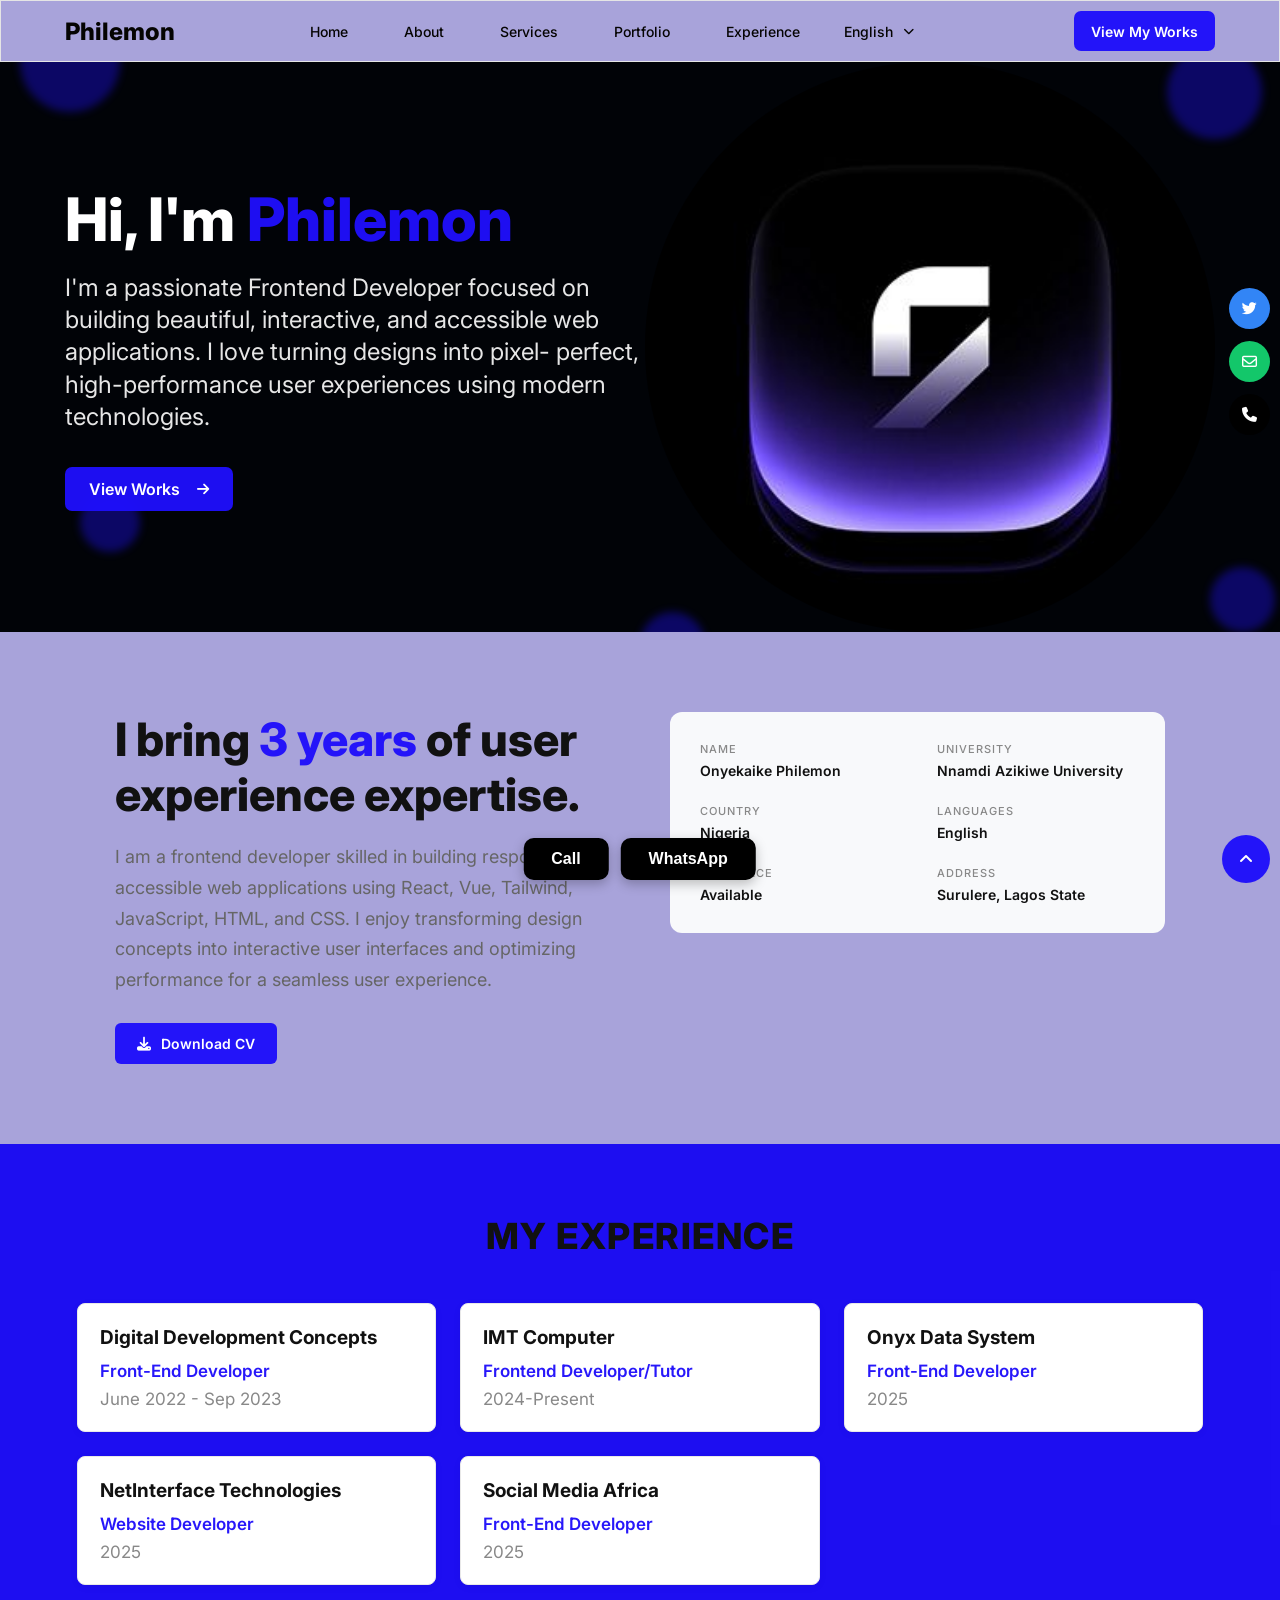
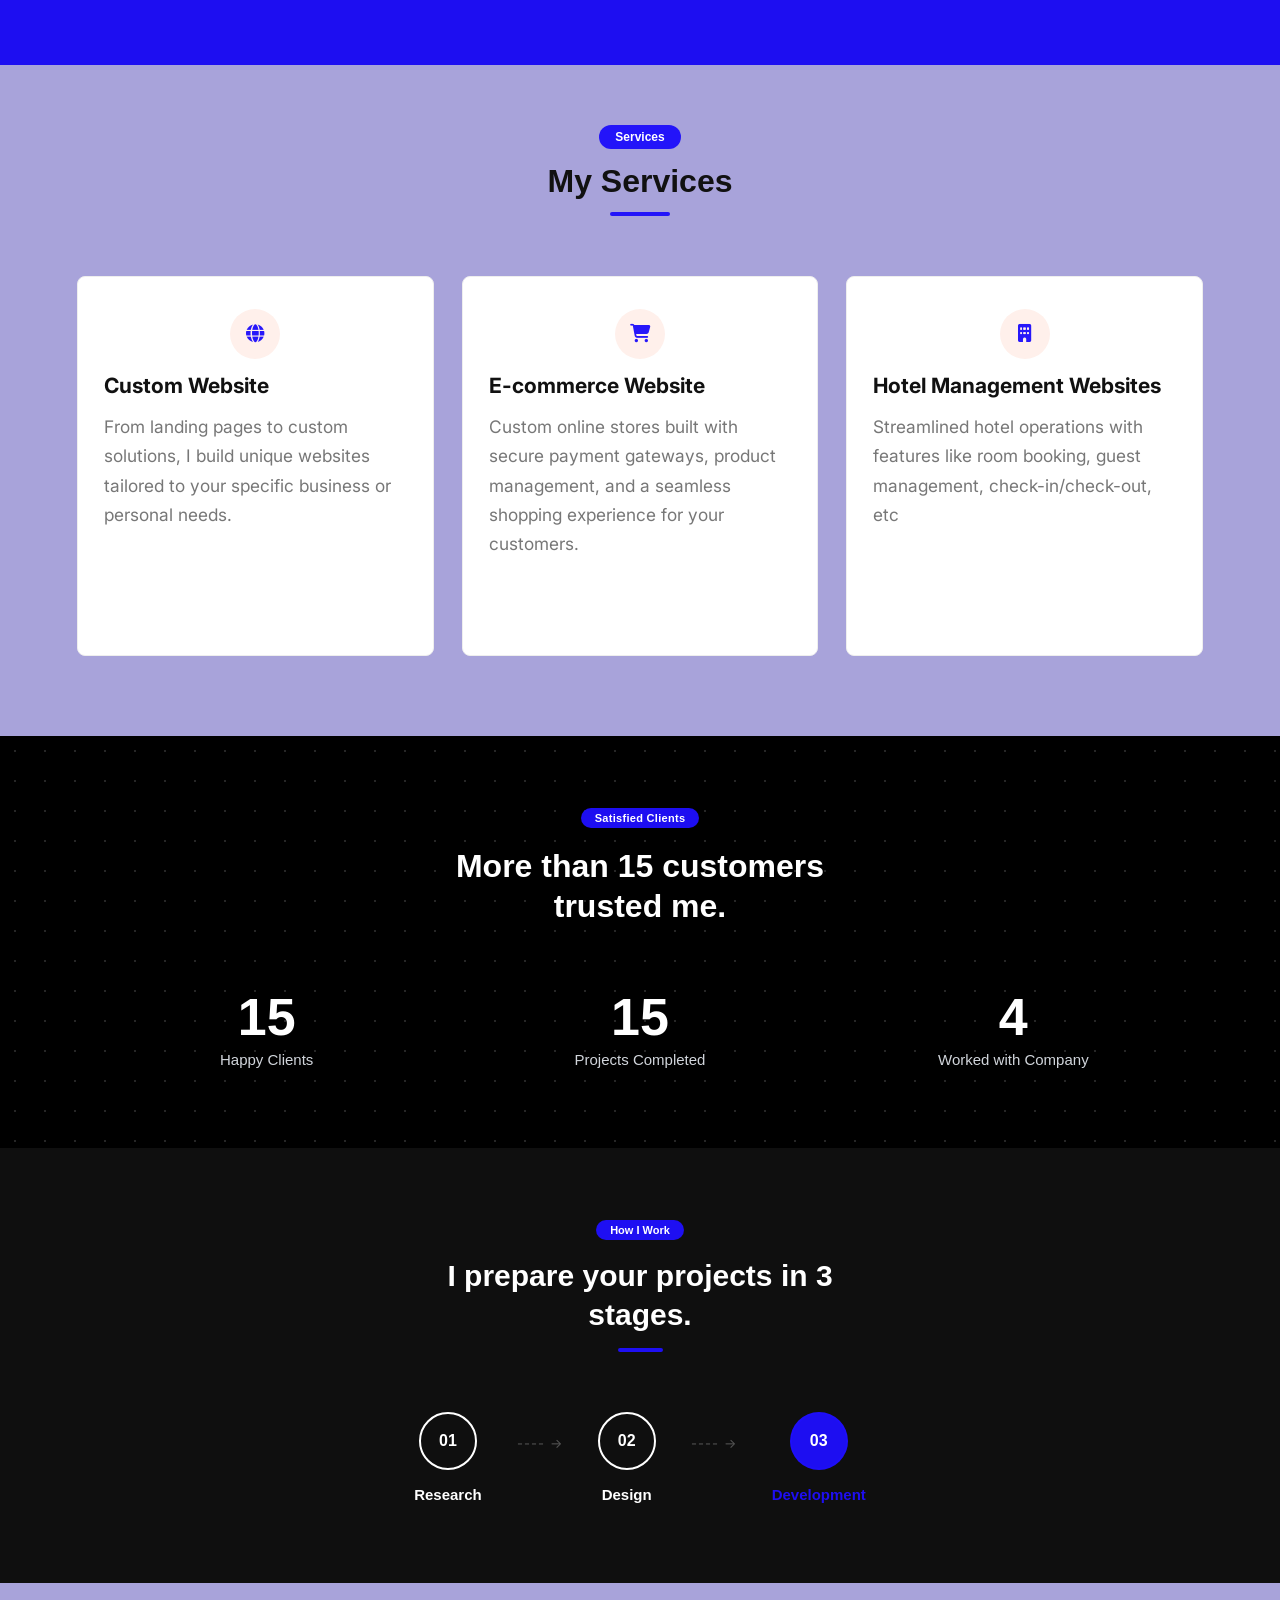
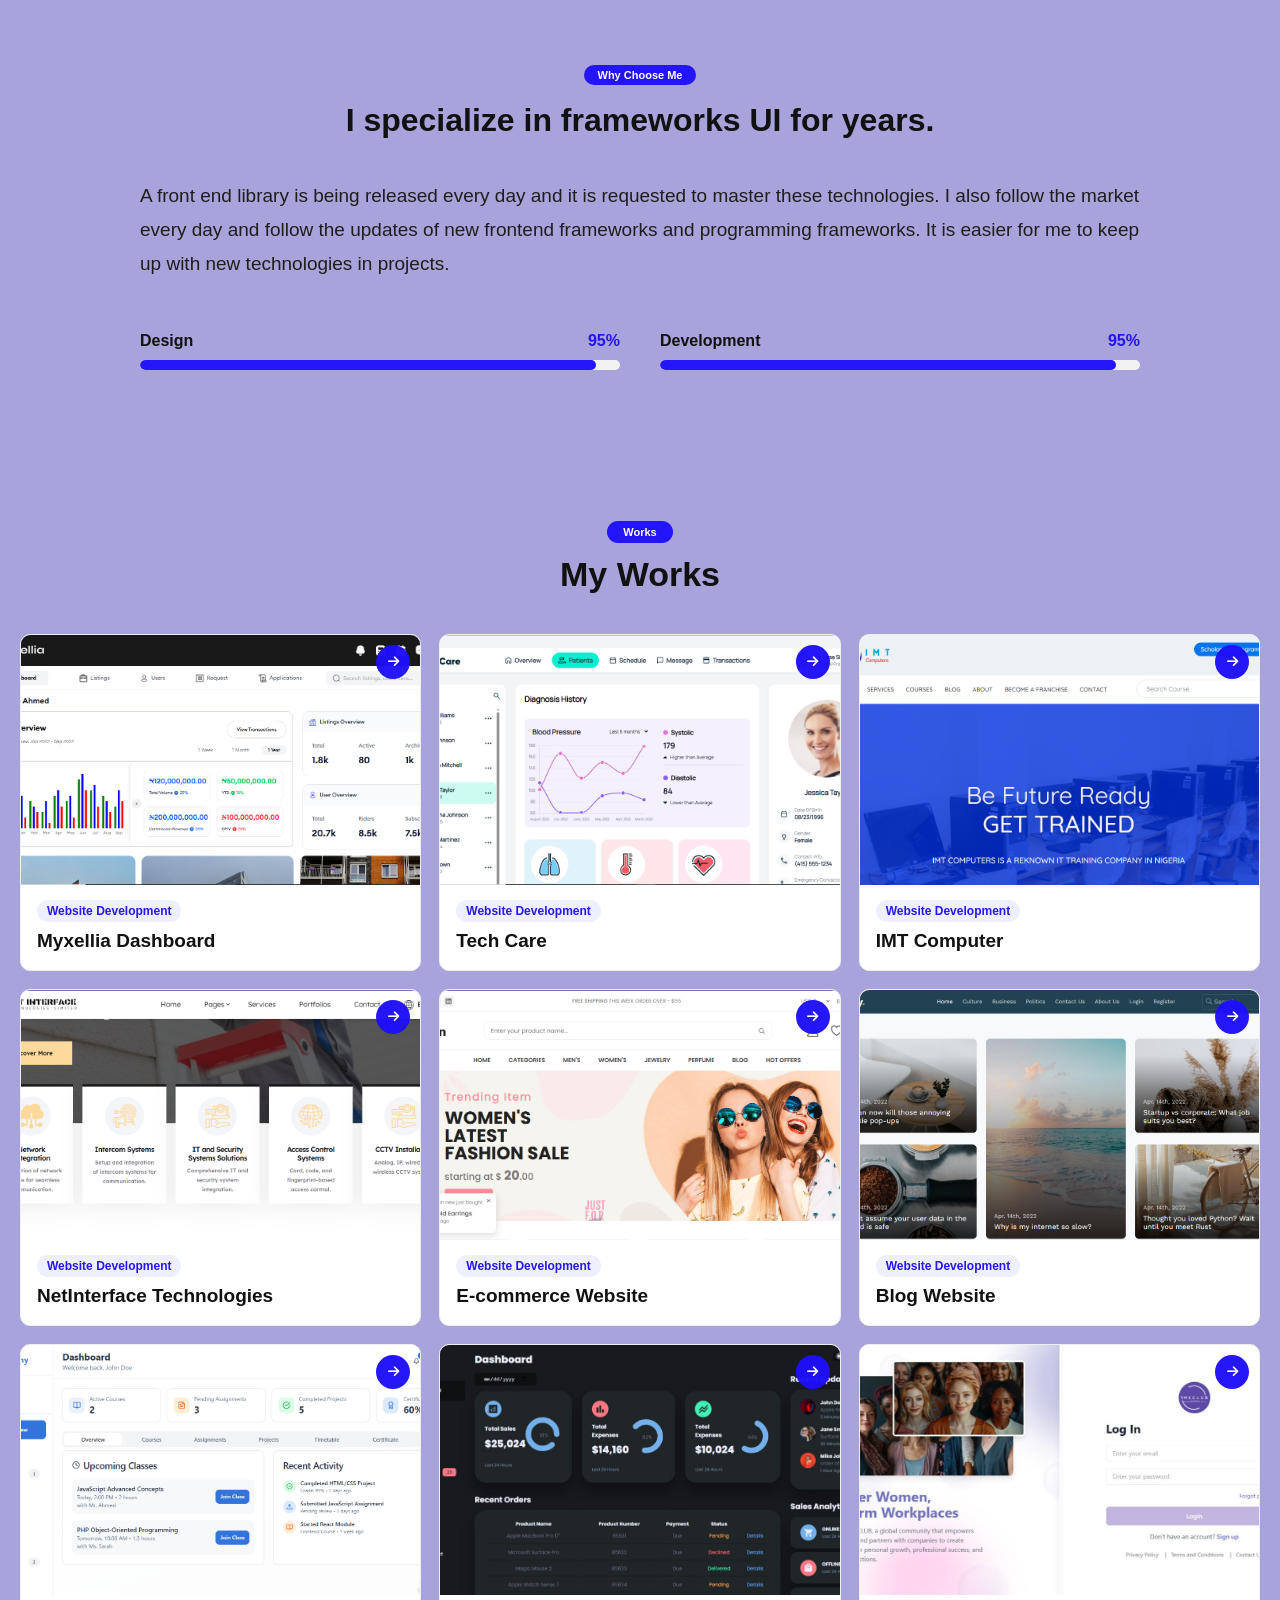
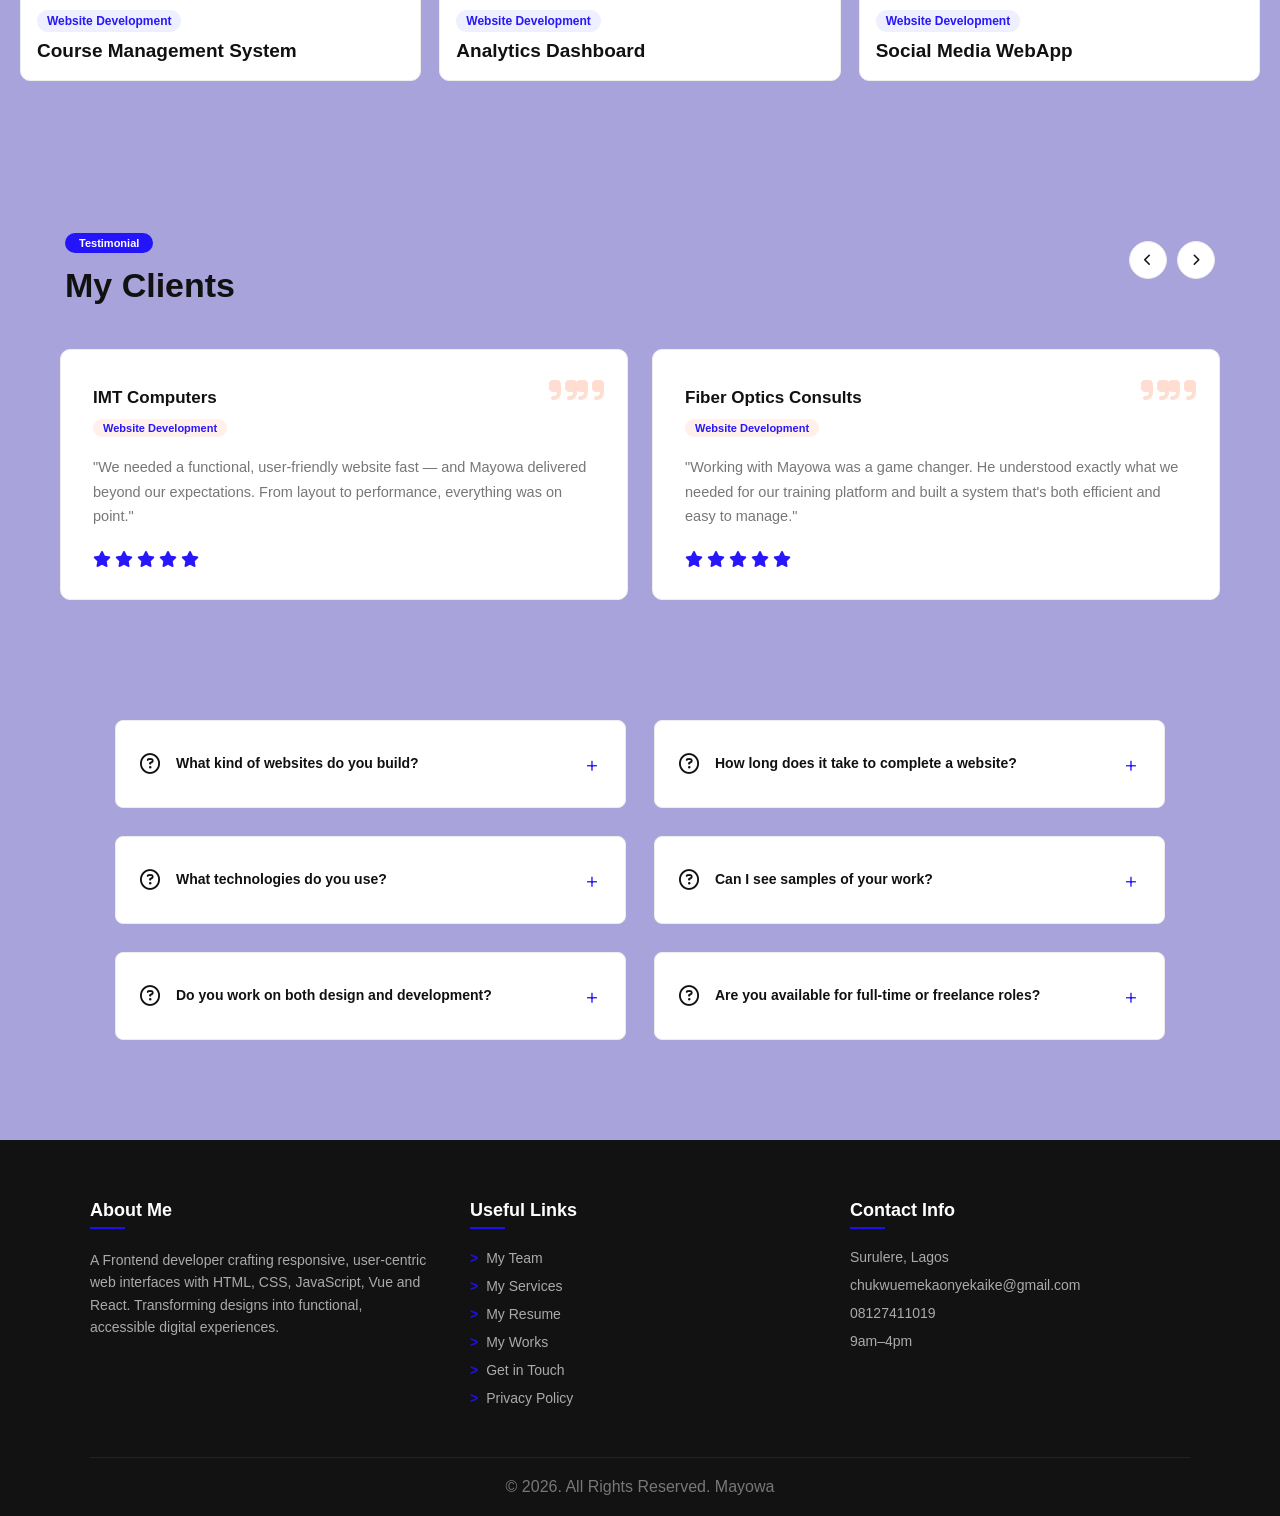
==== commit f66f0cdd: "Fix responsiveness and hamburger menu - Make the hamburger icon visible and the menu links readable " ====
--- a/index.html
+++ b/index.html
@@ -54,7 +54,7 @@
 
                     <li><a href="#services">Services</a></li>
 
-                    <li><a href="#portfolio">Portfolio</a></li>
+                    <li><a href="indexII.html">Portfolio</a></li>
 
                     <li><a href="#experience">Experience</a></li>
 
@@ -71,7 +71,7 @@
                 </div>
 
                 <!-- View My Works Button -->
-                <a href="#portfolio" class="work-button">
+                <a href="indexII.html" class="work-button">
                     View My Works
                 </a>
 
@@ -112,7 +112,7 @@
             </p>
 
             <!-- View Works Button -->
-            <a href="#portfolio" class="hero-button">
+            <a href="indexII.html" class="hero-button">
                 View Works
                 <i class="fa-solid fa-arrow-right"></i>
             </a>
@@ -194,7 +194,7 @@
 
                 <div class="info-item">
                     <span class="info-label">UNIVERSITY</span>
-                    <span class="info-value">Nnamdi Azikiwwe University</span>
+                    <span class="info-value">Nnamdi Azikiwe University</span>
                 </div>
 
                 <div class="info-item">
@@ -224,7 +224,7 @@
 
 </section>
 <!-- MY EXPERIENCE SECTION -->
-<section class="experience-section">
+<section class="experience-section" id="experience">
     <h2 class="exp-title">MY EXPERIENCE</h2>
     
     <div class="exp-container">
@@ -266,7 +266,7 @@
 
 </section>
 <!-- MY SERVICES HEADER ONLY -->
-<section class="services-header-only">
+<section class="services-header-only" id="services">
     <span class="services-badge">Services</span>
     <h2>My Services</h2>
     <div class="services-line"></div>
@@ -642,7 +642,7 @@
   <div class="footer-container">
     
     <!-- Column 1: About Me -->
-    <div class="footer-col">
+    <div class="footer-col">                            
       <h3>About Me</h3>
       <p>A Frontend developer crafting responsive, user-centric web interfaces with HTML, CSS, JavaScript, Vue and React. Transforming designs into functional, accessible digital experiences.</p>
     </div>
@@ -654,7 +654,7 @@
         <li><a href="#"><span>&gt;</span> My Team</a></li>
         <li><a href="#"><span>&gt;</span> My Services</a></li>
         <li><a href="#"><span>&gt;</span> My Resume</a></li>
-        <li><a href="#"><span>&gt;</span> My Works</a></li>
+        <li><a href="indexII.html"><span>&gt;</span> My Works</a></li>
         <li><a href="#"><span>&gt;</span> Get in Touch</a></li>
         <li><a href="#"><span>&gt;</span> Privacy Policy</a></li>
       </ul>
@@ -665,7 +665,7 @@
       <h3>Contact Info</h3>
       <ul class="footer-contact">
         <li>Surulere, Lagos</li>
-        <li>chukwuemekaonyekaike@gmail.com<</li>
+        <li>chukwuemekaonyekaike@gmail.com</li>
         <li>08127411019</li>
         <li>9am–4pm</li>
       </ul>
--- a/style.css
+++ b/style.css
@@ -147,7 +147,7 @@
 .menu-icon span {
     width: 25px;
     height: 2px;
-    background-color: #FAF9F6; 
+    background-color: #050402; 
     border-radius: 5px;
 }
 
@@ -484,7 +484,8 @@
         align-items: flex-start;
         gap: 22px;
     }
-    .nav-links li a { font-size: 15px; }
+    .nav-links li a { font-size: 15px; color: #ffffff; }
+    .language { color: #ffffff; }
     .language-selector { margin-left: 0; }
     .work-button { margin-left: 0; }
     .hero { min-height: 500px; padding: 50px 5%; }
@@ -606,6 +607,22 @@
     display: block;
     font-size: 17px;
     color: #888;
+}
+
+@media (max-width: 900px) {
+    .exp-container { grid-template-columns: repeat(2, 1fr); }
+}
+
+@media (max-width: 600px) {
+    .experience-section { padding: 50px 20px 60px; }
+    .exp-title { font-size: 28px; margin-bottom: 30px; }
+    .exp-container { grid-template-columns: 1fr; gap: 16px; }
+    .exp-card h3 { font-size: 17px; }
+    .exp-role,
+    .exp-date { font-size: 15px; }
+    .fixed-cta-bar { bottom: 12px; gap: 8px; }
+    .cta-btn { padding: 10px 18px; font-size: 14px; }
+    .footer { padding-bottom: 80px; }
 }
 
 .exp-actions {
@@ -765,6 +782,14 @@
         grid-template-columns: 1fr;
         gap: 20px;
     }
+    .service-card {
+        height: auto;
+        min-height: auto;
+        padding: 26px 22px;
+    }
+    .service-card p {
+        font-size: 15px;
+    }
     .services-section {
         padding: 30px 20px 50px;
     }
@@ -1368,7 +1393,7 @@
 
 .testimonial-badge {
     display: inline-block;
-    background: hsla(244, 96%, 52%, 0.966)0;
+    background: hsla(244, 96%, 52%, 0.966);
     color: #fff;
     padding: 4px 14px;
     border-radius: 20px;
@@ -1693,7 +1718,7 @@
 }
 
 .footer-links a span {
-  color: hsla(244, 96%, 52%, 0.966)s;
+  color: hsla(244, 96%, 52%, 0.966);
   font-weight: bold;
 }
 
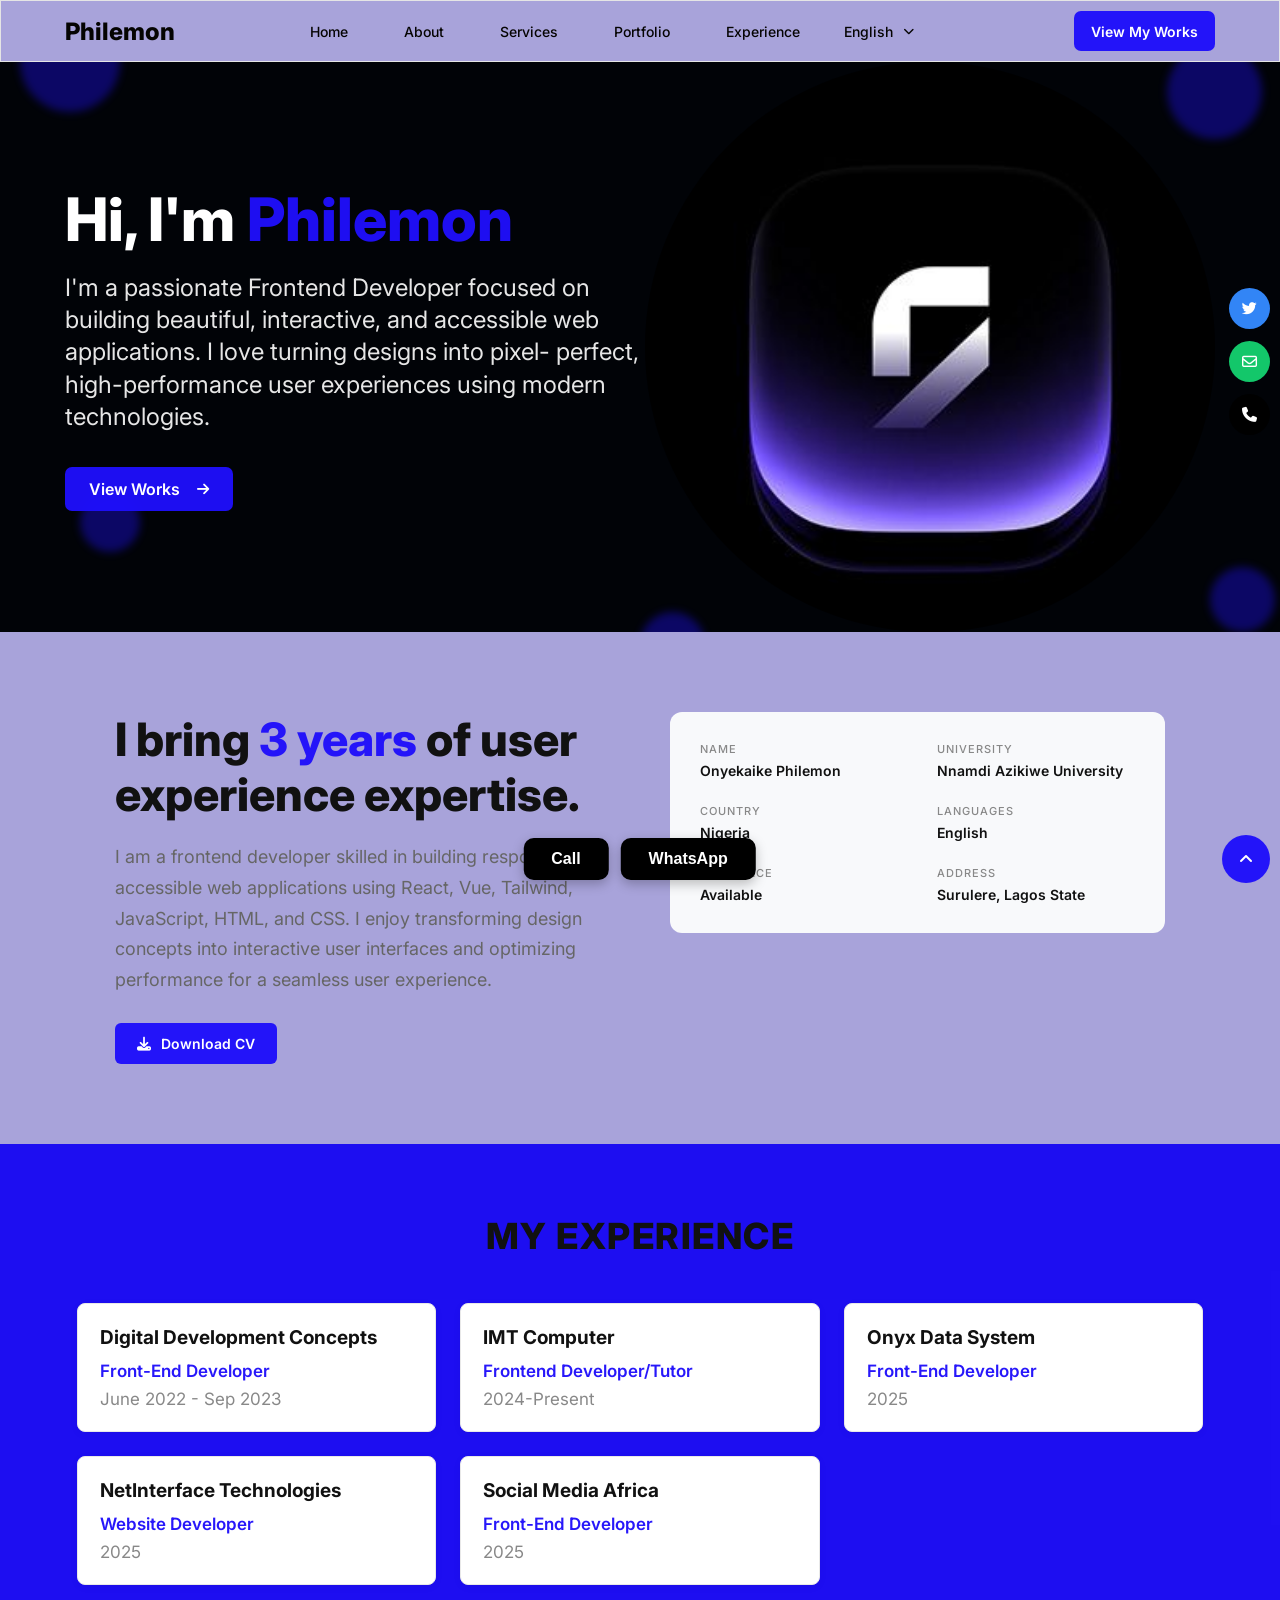
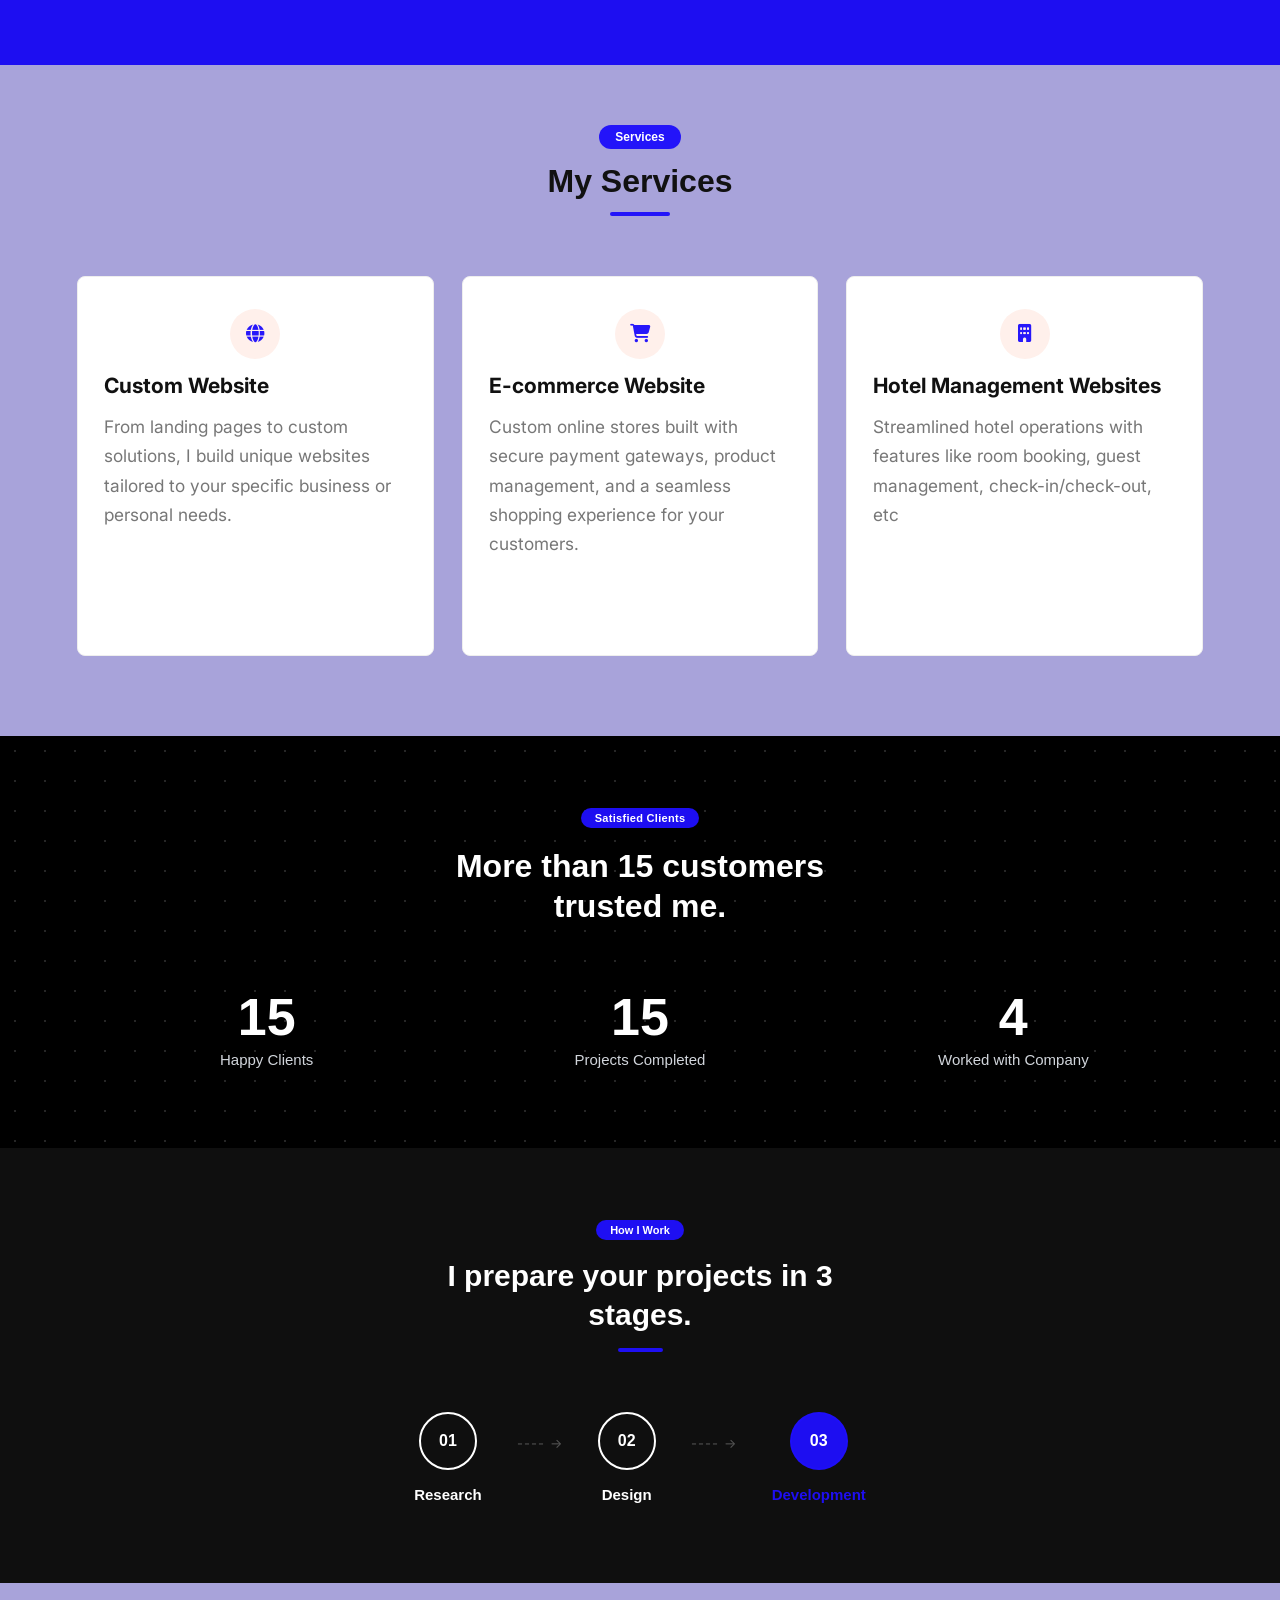
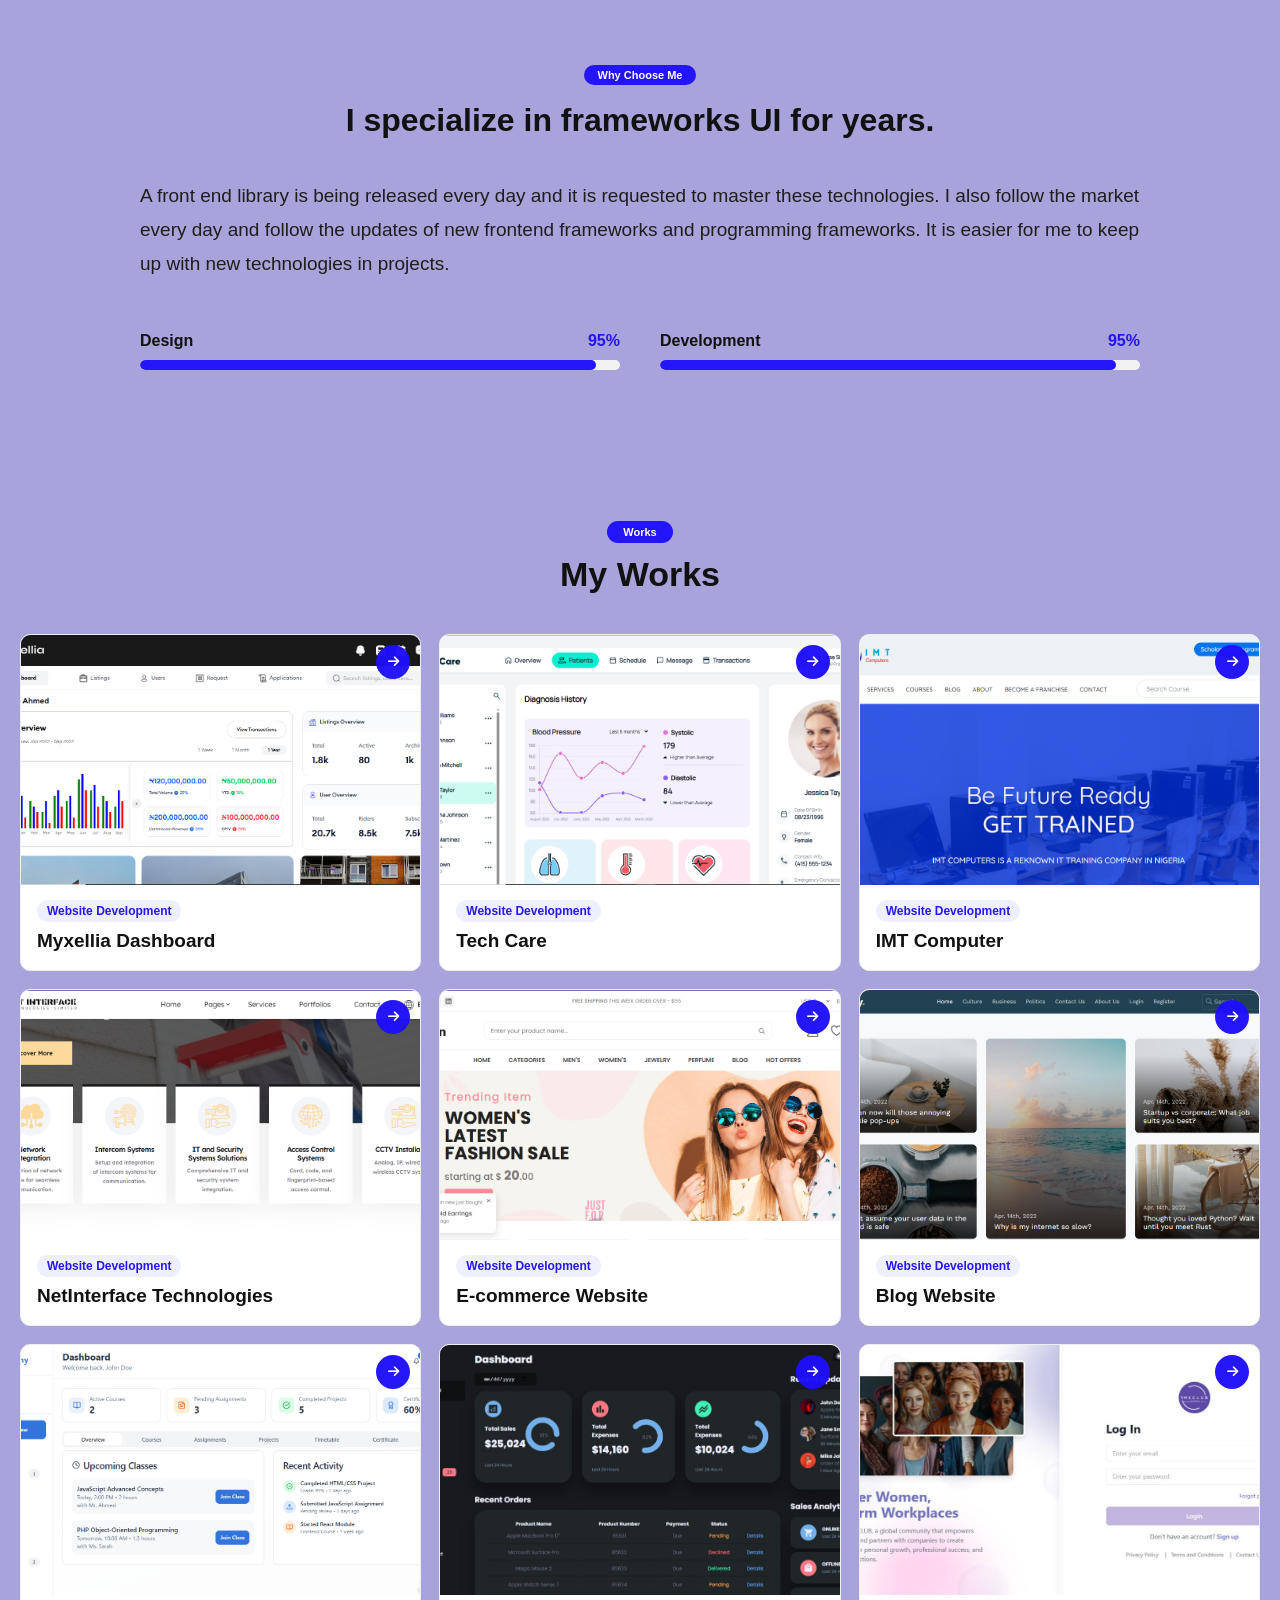
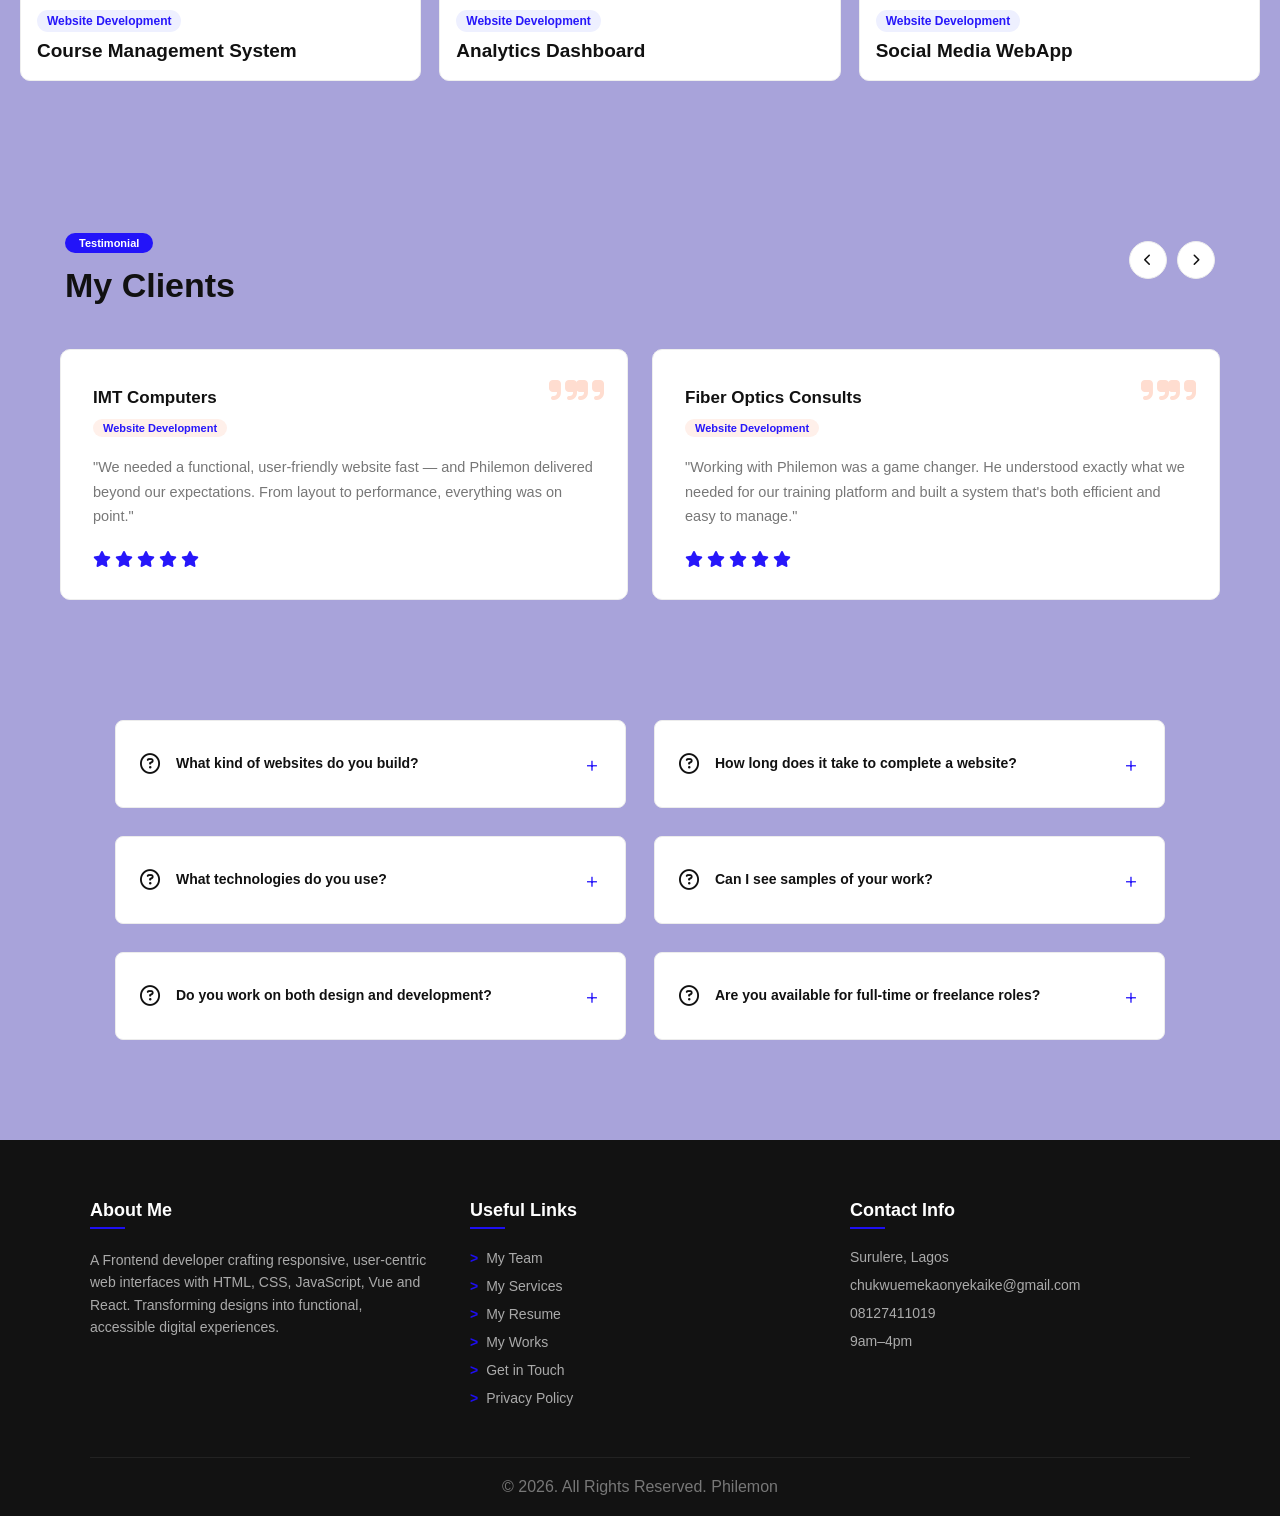
==== commit a9b28e49: "Update name and contact details - Change the name in the testimonials and footer to Philemon - Set t" ====
--- a/index.html
+++ b/index.html
@@ -141,12 +141,12 @@
         </a>
 
         <!-- Email -->
-        <a href="mailto:your-email@example.com" class="social-link email" aria-label="Email">
+        <a href="mailto:chukwuemekaonyekaike@gmail.com" class="social-link email" aria-label="Email">
             <i class="fa-regular fa-envelope"></i>
         </a>
 
         <!-- Phone -->
-        <a href="tel:+2340000000000" class="social-link phone" aria-label="Phone">
+        <a href="tel:+2348127411019" class="social-link phone" aria-label="Phone">
             <i class="fa-solid fa-phone"></i>
         </a>
         
@@ -260,8 +260,8 @@
     </div>
 
     <div class="fixed-cta-bar">
-  <a href="tel:+2340000000000" class="cta-btn">Call</a>
-  <a href="https://wa.me/2340000000000" target="_blank" rel="noopener noreferrer" class="cta-btn">WhatsApp</a>
+  <a href="tel:+2348127411019" class="cta-btn">Call</a>
+  <a href="https://wa.me/2348127411019" target="_blank" rel="noopener noreferrer" class="cta-btn">WhatsApp</a>
 </div>
 
 </section>
@@ -524,7 +524,7 @@
             <span class="quote-icon"><i class="fa-solid fa-quote-right"></i><i class="fa-solid fa-quote-right"></i></span>
             <h3>IMT Computers</h3>
             <span class="t-tag">Website Development</span>
-            <p>"We needed a functional, user-friendly website fast — and Mayowa delivered beyond our expectations. From layout to performance, everything was on point."</p>
+            <p>"We needed a functional, user-friendly website fast — and Philemon delivered beyond our expectations. From layout to performance, everything was on point."</p>
             <div class="t-stars">
                 <i class="fa-solid fa-star"></i><i class="fa-solid fa-star"></i><i class="fa-solid fa-star"></i><i class="fa-solid fa-star"></i><i class="fa-solid fa-star"></i>
             </div>
@@ -535,7 +535,7 @@
             <span class="quote-icon"><i class="fa-solid fa-quote-right"></i><i class="fa-solid fa-quote-right"></i></span>
             <h3>Fiber Optics Consults</h3>
             <span class="t-tag">Website Development</span>
-            <p>"Working with Mayowa was a game changer. He understood exactly what we needed for our training platform and built a system that's both efficient and easy to manage."</p>
+            <p>"Working with Philemon was a game changer. He understood exactly what we needed for our training platform and built a system that's both efficient and easy to manage."</p>
             <div class="t-stars">
                 <i class="fa-solid fa-star"></i><i class="fa-solid fa-star"></i><i class="fa-solid fa-star"></i><i class="fa-solid fa-star"></i><i class="fa-solid fa-star"></i>
             </div>
@@ -675,7 +675,7 @@
 
   <!-- Bottom Bar -->
   <div class="footer-bottom">
-    <p>&copy; 2026. All Rights Reserved. Mayowa</p>
+    <p>&copy; 2026. All Rights Reserved. Philemon</p>
   </div>
 </footer>
 <!-- Back to Top Button -->
